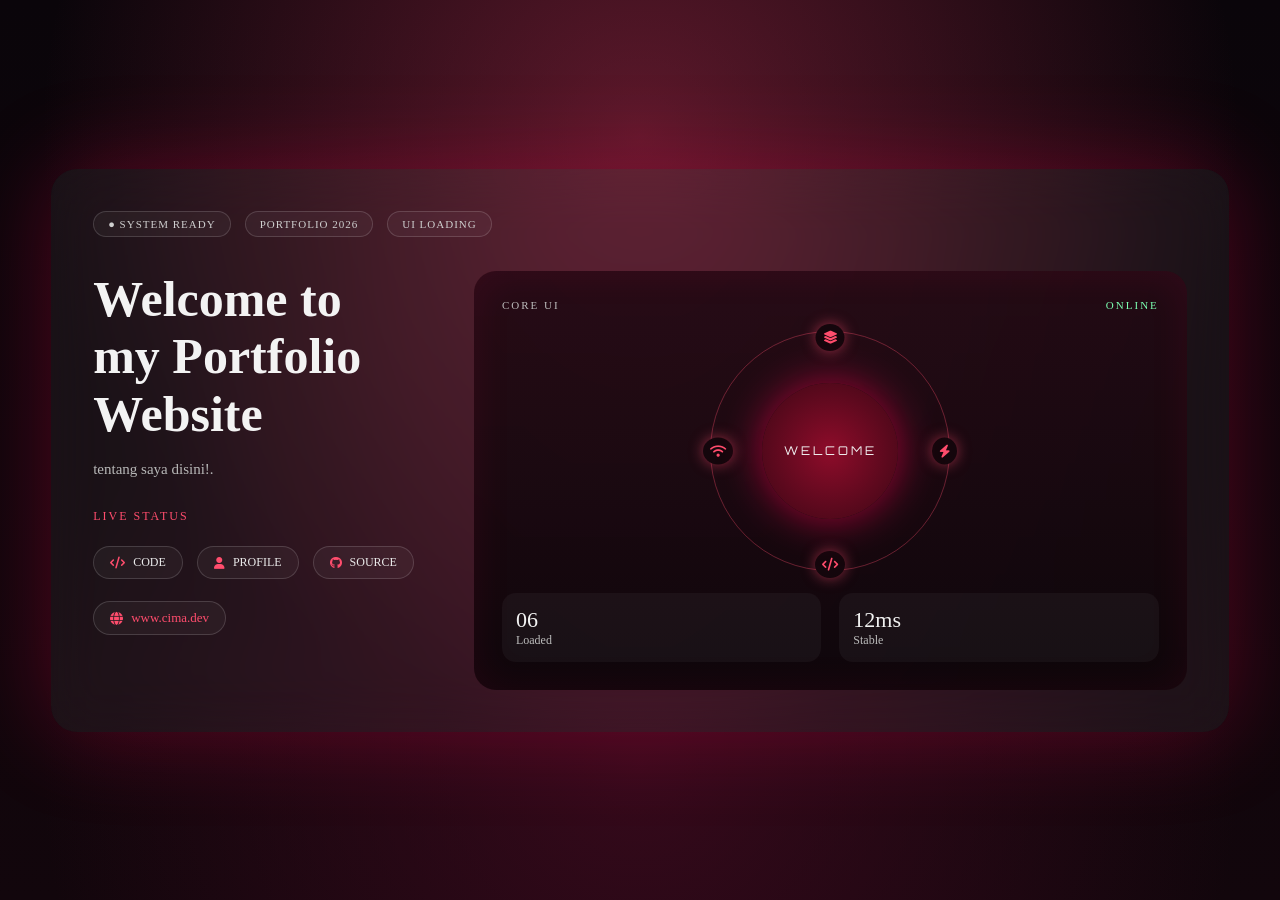
==== index.html @ f0cd7bda "Update index.html" ====
<!DOCTYPE html>
<html lang="en">
<head>
<meta charset="UTF-8">
<meta name="viewport" content="width=device-width, initial-scale=1.0">
<title>cima codes</title>

<link rel="stylesheet" href="style.css">
<link rel="stylesheet" href="https://cdnjs.cloudflare.com/ajax/libs/font-awesome/6.5.0/css/all.min.css">

<!-- Fonts similar to original -->
<link href="https://fonts.googleapis.com/css2?family=Inter:wght@300;400;500;600&family=Orbitron:wght@500&display=swap" rel="stylesheet">
</head>

<body>

<div id="intro">
<div class="main">
    <div class="card">

        <!-- TOP TAGS -->
        <div class="top-tags">
            <span class="dot">● SYSTEM READY</span>
            <span>PORTFOLIO 2026</span>
            <span>UI LOADING</span>
        </div>

        <div class="content">

            <!-- LEFT -->
            <div class="left">
                <h1>
                    Welcome to <br>
                    my Portfolio <br>
                    Website
                </h1>

                <p class="desc">
                    tentang saya disini!.
                </p>

                <div class="live-line">
                    <span>LIVE STATUS</span>
                </div>

                <div class="buttons">
                    <div class="btn"><i class="fa-solid fa-code"></i> CODE</div>
                    <div class="btn"><i class="fa-solid fa-user"></i> PROFILE</div>
                    <div class="btn"><i class="fa-brands fa-github"></i> SOURCE</div>
                </div>

                <!-- WEBSITE LINK (LEFT / UNDER ICONS) -->
                <div class="site-link">
                    <i class="fa-solid fa-globe"></i>
                    www.cima.dev
                </div>
            </div>

            <!-- RIGHT -->
            <div class="right">

                <div class="right-head">
                    <span>CORE UI</span>
                    <span class="online">ONLINE</span>
                </div>

                <div class="orbit-box">
                    <div class="orbit">
                        <i class="fa-solid fa-layer-group i1"></i>
                        <i class="fa-solid fa-bolt i2"></i>
                        <i class="fa-solid fa-code i3"></i>
                        <i class="fa-solid fa-wifi i4"></i>
                    </div>

                    <div class="core">
                        <span>WELCOME</span>
                    </div>
                </div>

                <div class="stats">
                    <div>
                        <h4>06</h4>
                        <p>Loaded</p>
                    </div>
                    <div>
                        <h4>12ms</h4>
                        <p>Stable</p>
                    </div>
                </div>

            </div>

        </div>
    </div>
</div>
</div>


<div id="real-site" style="display: none;">
    <header>
        <div class="div-list ">
            <ul class="ul-list">
                <li class="active">
                    <i class="fa-solid fa-circle-user"></i>
                    <a href="#home">Home</a>
                </li>
                <li>
                    <i class="fa-regular fa-address-card"></i>
                    <a href="#about">About</a>
                </li>
                <li>
                    <i class="fa-solid fa-award"></i>
                    <a href="#certificate">Sertifikat</a>
                </li>
                <li>
                    <i class="fa-regular fa-folder-open"></i>
                    <a href="#project">Project</a>
                </li>
                <li>
                    <i class="fa-solid fa-code"></i>
                    <a href="#service">services</a>
                </li>
                <li>
                    <i class="fa-regular fa-envelope"></i>
                    <a href="#contact">Contact</a>
                </li>
                <li>

                </li>
            </ul>
        </div>
    </header>
    <!-- home -->
    <section class="home" id="home">
        <p class="home-p">
            <span class="home-s">. </span>Available for freelance work
        </p>
        <div class="home-container">
        <div class="home-section">
            <div class="info-home">
                <h1>Hi, I'm Cima</h1>
                <h3>Frontend Developer</h3>
                <div class="info-p">
                   <p>Saya mahasiswa semester 5 yang memiliki ketertarikan di bidang web development. </p>
                   <p>Saat ini saya sedang belajar dan mengembangkan skill melalui berbagai project dan pengalaman. </p>
                </div>
                <div class="info-p2">
                    <p><i class="fa-solid fa-location-dot"></i> Indonesia</p>
                    <p><i class="fa-solid fa-briefcase"></i> Available Now</p>
                </div>
            <div class="btnn">
    <button class="btn-home1" id="btnHireMe"><i class="fa-solid fa-arrow-right"></i> Hire Me</button>
    <a href="rismaturrahmy_cv.pdf" download class="btn-home2"><i class="fa-solid fa-download"></i> Download CV</a>
</div>
                <div class="hhr">
                    <hr>
                </div>
                <div class="follow">
                    <p class="followw">Follow me:</p>
                    <ul>
                        <li><a href="#"><i class="fa-brands fa-github"></i></a></li>
                        <li><a href="#"><i class="fa-brands fa-discord"></i></a></li>
                        <li><a href="#"><i class="fa-brands fa-linkedin"></i></a></li>
                        <li><a href="#"><i class="fa-brands fa-instagram"></i></a></li>
                    </ul>
                </div>
            </div>
          </div>
          <img src="images/Risma.jpeg" alt="Rismatur Rahmi">
        </div>
    </section>
    <!-- fine home  -->
         <section class="about reveal" id="about">
        <div class="about-info">
            <div class="img-about">
                <img src="images/cima2.jpeg" alt="">
            </div>
            <div class="info-text">
                <h5>@lrsmtrrhmy</h5>
                <p>Frontend Developer</p>
            </div>
        </div>
        <h3>ABOUT ME</h3>
        <div class="about-info2">
            <div class="about-text">
                <p>Hi! Saya Rismatur Rahmi, Mahasiswa Teknik informatika di Universitas Jabal Ghafur <br> Aceh, Indonesia.</p>
                <p>yang punya minat besar di bidang web development dan UI/UX design, Selama perjalanan kuliah dan project pribadi saya terus belajar bagaimana menggabungkan desain dan teknologi untuk mneyelesaikan masalah.</p>
                <p>dan mewujudkan ide dalam bentuk website, <br> saat ini saya sedang mengembangkan skill di bidang frontend development.</p>
                <p>Saat ini, saya sedang meningkatkan kemampuan saya di bidang</p>
                <p><span>#</span>HTML, CSS, JavaScript, dan CSS untuk frontend development</p>
                <p><span>#</span>Membuat proyek pribadi dan mengeksplorasi teknologi web baru untuk mengembangkan portofolio saya.</p>
            </div>
            <div class="photo-container">
                <img src="images/cima1.jpeg" alt="">
                <span class="tape tape1"></span>
                <span class="tape tape2"></span>
            </div>
        </div>
    </section>
<!-- HIRE ME MODAL -->
<div class="hire-overlay" id="hireModal">
    <div class="hire-content">
        <button class="hire-close" id="hireClose"><i class="fa-solid fa-xmark"></i></button>

        <div class="hire-top">
            <img src="images/cima1.jpeg" alt="Rismatur Rahmi">
            <div class="hire-intro">
                <h2>Rismatur Rahmi</h2>
                <p class="hire-role">Frontend Developer</p>
                <span class="hire-status"><i class="fa-solid fa-circle" style="font-size:8px;"></i> Available Now</span>
            </div>
        </div>

        <div class="hire-body">
            <div class="hire-block">
    <h4><i class="fa-solid fa-user"></i> Tentang Saya</h4>
    <p>Saya adalah seorang mahasiswa di Universitas Jabal Ghafur yang sedang fokus mengembangkan diri di bidang Frontend Web Development.</p>
    <p style="margin-top:8px;">Saya menyukai proses merancang dan membangun tampilan website, apalagi ketika bisa membuat desain yang cantik dan menarik. Bagi saya, frontend bukan hanya soal coding, tapi juga tentang bagaimana menciptakan pengalaman visual yang nyaman dan menyenangkan.</p>
    <p style="margin-top:8px;">Di luar itu, saya suka mengeksplorasi alam, seperti mendaki gunung. Bagi saya, kegiatan tersebut memberikan ketenangan sekaligus tantangan yang menyenangkan.</p>
    <p style="margin-top:8px;">Ke depannya, saya ingin menjalani hidup dengan lebih bebas, mengeksplorasi banyak hal baru, dan perlahan mewujudkan berbagai keinginan pribadi yang selama ini hanya tersimpan sebagai wishlist.</p>
</div>

            <div class="hire-block">
                <h4><i class="fa-solid fa-graduation-cap"></i> Pendidikan</h4>
                <div class="hire-edu-item">
                    <strong>Universitas Jabal Ghafur</strong>
                    <p>Teknik Informatika — Sekarang</p>
                </div>
                <div class="hire-edu-item">
                    <strong>SMA Negeri 1 Bandar Baru</strong>
                </div>
                <div class="hire-edu-item">
                    <strong>SMP Negeri 5 Bandar Baru</strong>
                </div>
                <div class="hire-edu-item">
                    <strong>SD Negeri Pusong</strong>
                </div>
            </div>

            <div class="hire-block">
                <h4><i class="fa-solid fa-heart"></i> Hobi</h4>
                <div class="hire-skills">
                    <span>Eksplor Alam</span>
                    <span>Naik Gunung</span>
                    <span>Desain Website</span>
                    <span>Coding</span>
                </div>
            </div>

            <div class="hire-block">
                <h4><i class="fa-solid fa-location-dot"></i> Lokasi & Kontak</h4>
                <p><i class="fa-solid fa-map-pin"></i> Aceh, Indonesia</p>
                <div class="hire-socials">
                    <a href="#"><i class="fa-brands fa-github"></i></a>
                    <a href="#"><i class="fa-brands fa-discord"></i></a>
                    <a href="#"><i class="fa-brands fa-linkedin"></i></a>
                    <a href="#"><i class="fa-brands fa-instagram"></i></a>
                </div>
            </div>
        </div>

        <div class="hire-footer">
            <p>Thanks for scrolling this far, hope you like what you see🤎</p>
        </div>
    </div>
</div>
<!-- TECH STACK SECTION -->
<section class="project reveal" id="techstack">
    <p>TECH STACK</p>
    <h1>Skills & Technologies</h1>
    <hr>
    <div class="info-pro">
        <p>"Technologies I use to bring ideas to life"</p>
    </div>
    <div class="stack-groups">
        <div class="stack-group">
            <h4 class="stack-group-title">Frontend</h4>
            <div class="stack-grid">
                <div class="stack-badge"><i class="fa-brands fa-html5"></i><span>HTML5</span></div>
                <div class="stack-badge"><i class="fa-brands fa-css3-alt"></i><span>CSS3</span></div>
                <div class="stack-badge"><i class="fa-brands fa-js"></i><span>JavaScript</span></div>
                <div class="stack-badge"><i class="fa-brands fa-react"></i><span>React</span></div>
                <div class="stack-badge"><i class="fa-solid fa-bolt"></i><span>Vite</span></div>
            </div>
        </div>
        <div class="stack-group">
            <h4 class="stack-group-title">Tools & Design</h4>
            <div class="stack-grid">
                <div class="stack-badge"><i class="fa-brands fa-git-alt"></i><span>Git</span></div>
                <div class="stack-badge"><i class="fa-brands fa-github"></i><span>GitHub</span></div>
                <div class="stack-badge"><i class="fa-brands fa-figma"></i><span>Figma</span></div>
                <div class="stack-badge"><i class="fa-solid fa-palette"></i><span>Canva</span></div>
            </div>
        </div>
    </div>
</section>

<!-- CURRENTLY LEARNING SECTION -->
<section class="project reveal" id="learning">
    <p>GROWTH</p>
    <h1>Currently Learning</h1>
    <hr>
    <div class="info-pro">
        <p>"Always exploring, always improving"</p>
    </div>
    <div class="learn-grid">
        <div class="learn-card">
            <i class="fa-brands fa-js"></i>
            <h4>Advanced JavaScript</h4>
            <span class="learn-tag">Learning</span>
        </div>
        <div class="learn-card">
            <i class="fa-brands fa-react"></i>
            <h4>React.js</h4>
            <span class="learn-tag">Learning</span>
        </div>
        <div class="learn-card">
            <i class="fa-solid fa-brain"></i>
            <h4>AI</h4>
            <span class="learn-tag">Exploring</span>
        </div>
        <div class="learn-card">
            <i class="fa-solid fa-eye"></i>
            <h4>Computer Vision</h4>
            <span class="learn-tag">Exploring</span>
        </div>
        <div class="learn-card">
            <i class="fa-solid fa-pen-ruler"></i>
            <h4>UI/UX Design</h4>
            <span class="learn-tag">Currently Learning</span>
        </div>
    </div>
</section>

<!-- TOOLS I USE SECTION -->
<section class="project reveal" id="tools">
    <p>WORKFLOW</p>
    <h1>Tools I Use</h1>
    <hr>
    <div class="info-pro">
        <p>"Hover untuk lihat nama tool-nya"</p>
    </div>
    <div class="tools-grid">
        <div class="tools-badge"><i class="fa-solid fa-code"></i><span class="tools-tip">VS Code</span></div>
        <div class="tools-badge"><i class="fa-brands fa-git-alt"></i><span class="tools-tip">Git</span></div>
        <div class="tools-badge"><i class="fa-brands fa-github"></i><span class="tools-tip">GitHub</span></div>
        <div class="tools-badge"><i class="fa-brands fa-figma"></i><span class="tools-tip">Figma</span></div>
        <div class="tools-badge"><i class="fa-solid fa-palette"></i><span class="tools-tip">Canva</span></div>
        <div class="tools-badge"><i class="fa-brands fa-google"></i><span class="tools-tip">Google Colab</span></div>
        <div class="tools-badge"><i class="fa-solid fa-caret-up"></i><span class="tools-tip">Vercel</span></div>
        <div class="tools-badge"><i class="fa-solid fa-server"></i><span class="tools-tip">XAMPP</span></div>
        <div class="tools-badge"><i class="fa-brands fa-python"></i><span class="tools-tip">Python</span></div>
    </div>
</section>
   <!-- CERTIFICATE SECTION -->
<section class="project reveal" id="certificate">
    <p>CERTIFICATES</p>
    <h1>My Achievements</h1>
    <hr>
    <div class="info-pro">
        <p>"I have developed skills in various courses"</p>
        <p>Here is the certificate that I have completed.</p>
    </div>

    <!-- LOGO PARTNERS -->
    <div class="cert-partners">
        <span class="cert-partners-label">Certificates from</span>
        <div class="cert-partners-logos">
            <img src="images/dicoding.jpg" alt="Dicoding">
            <img src="images/microsoft.webp" alt="Microsoft">
            <img src="images/uniathena.jpeg" alt="UniAthena">
            <img src="images/hacktiv8.jpg" alt="Hacktiv8">
        </div>
    </div>

    <div class="projects-container">

        <div class="project-card">
            <img src="images/basicpy.jpeg" alt="Basic Python Programming">
            <h3>Basic Python Programming</h3>
            <p>UniAthena 2026.</p>
            <div class="skills">
                <a href="#">Python</a>
                <a href="#">Programming Logic</a>
            </div>
        </div>
        <div class="project-card">
            <img src="images/python1.jpeg" alt="Python Course">
            <h3>Basic Python</h3>
            <p>UniAthena 2026.</p>
            <div class="skills">
                <a href="#">Python</a>
                <a href="#">Basic Programming</a>
            </div>
        </div>
        <div class="project-card">
            <img src="images/kamu.png" alt="Basic Python Programming">
            <h3>Basic of Excel Spreadsheet and Workbook</h3>
            </h3>
            <p>UniAthena 2026.</p>
            <div class="skills">
                <a href="#">Excel</a>
                <a href="#">Spreadsheet</a>
            </div>
        </div>

       <div class="project-card">  
    <img src="images/hactiv8.png" alt="Hacktiv8 Technical Workshop">  
    <h3>Technical workshop and talkshow session about JavaScript</h3>
    <p>Technical Workshop Hacktiv8.</p>  
    <div class="skills">  
        <a href="#">JavaScript</a>  
        <a href="#">Web Development</a>  
    </div>  
</div>

<div class="project-card">  
    <img src="images/cimama2.png" alt="Hacktiv8 Technical Workshop">  
    <h3>Technical Workshop & Talkshow: AI Engineering</h3>
    <p>Technical Workshop Hacktiv8: AI Engineering.</p>  
    <div class="skills">  
        <a href="#">AI Engineering</a>  
        <a href="#">Artificial Intelligence</a>  
    </div>  
</div>

<div class="project-card">  
    <img src="images/cimama1.png" alt="Hacktiv8 Technical Workshop AI in Business">  
    <h3>Technical Workshop & Talkshow: AI in Business</h3>
    <p>Technical Workshop Hacktiv8 tentang penerapan AI dalam bisnis.</p>  
    <div class="skills">  
        <a href="#">Artificial Intelligence</a>  
        <a href="#">AI in Business</a>  
    </div>  
</div>

        <div class="project-card">
            <img src="images/AI Mini Camp - Rismatur Rahmi.jpg" alt="JavaScript Course">
            <h3>AI Mini Camp led by Dicoding</h3>
            <p>Kelas AI Dicoding Indonesia 2026.</p>
            <div class="skills">
                <a href="#">AI</a>
                <a href="#">Produktivity</a>
            </div>
        </div>
        <div class="project-card"> 
    <img src="images/team.png" alt="Microsoft Elevate Training"> 
    <h3>The Strategic Leader: Practical Methods for Building Great Teams</h3>
    <p>Microsoft Elevate Training Center Skill Sprint.</p>
    <div class="skills"> 
        <a href="#">Leadership</a> 
        <a href="#">Teamwork</a> 
        <a href="#">Communication</a> 
    </div> 
</div>

 <div class="project-card"> 
    <img src="images/koleksi 16.png" alt="Microsoft Elevate Training"> 
    <h3>Menerapkan Data Science untuk Solusi Model AI</h3>
<p>Microsoft Elevate Training Center Skill Sprint.</p>
    <div class="skills"> 
        <a href="#">Data Science</a> 
        <a href="#">AI</a> 
        <a href="#">Microsoft</a> 
    </div> 
</div>

    </div>
     <div class="cert-more-wrap">
    <a href="sertifikat.html" class="cert-nav-btn">
        <i class="fa-solid fa-images"></i> Lihat koleksi sertifikat Cima.
    </a>
</div>

</section>

    <!-- PROJECT SECTION -->
    <section class="project reveal" id="project">
        <p>PROJECTS</p>
        <h1>Academic Projects</h1>
        <hr>
        <div class="info-pro">
            <p>"Showcase of my best projects"</p>
            <p>Here are some of the projects I have created.</p>
        </div>
        <div class="projects-container">

            <div class="project-card">
                <img src="images/masha-pj.jpg" alt="Project 1">
                <div class="project-content">
                    <h3>Platform web Sederhana</h3>
                    <p>koleksi film Masha and the Bear.</p>
                    <div class="skills">
                        <a href="#">HTML</a>
                        <a href="#">CSS</a>
                        <a href="#">JavaScript</a>
                    </div>
                    <div class="btns">
                        <a href="https://github.com/risma11-cpu/cmahya-platfrom" target="_blank" class="btn">
                            <i class="fa-brands fa-github"></i> GitHub
                        </a>
                        <a href="https://risma11-cpu.github.io/cmahya-platfrom/" target="_blank" class="btn">
                            <svg xmlns="http://www.w3.org/2000/svg" width="18" height="18" fill="currentColor" viewBox="0 0 24 24">
                                <path d="M14 3h7v7h-2V6.41l-9.29 9.3-1.42-1.42 9.3-9.29H14V3z"/>
                                <path d="M5 5h6v2H7v10h10v-4h2v6H5V5z"/>
                            </svg>
                            Live Demo
                        </a>
                    </div>
                </div>
            </div>

            <div class="project-card">
                <img src="images/masha premium.jpg" alt="Project 1">
                <div class="project-content">
                    <h3>Platform web Sederhana</h3>
                    <p>koleksi film Masha and the Bear versi premium.</p>
                    <div class="skills">
                        <a href="#">HTML</a>
                        <a href="#">CSS</a>
                        <a href="#">JavaScript</a>
                    </div>
                    <div class="btns">
                        <a href="https://github.com/risma11-cpu/koleksi_masha-premium" target="_blank" class="btn">
                            <i class="fa-brands fa-github"></i> GitHub
                        </a>
                        <a href="https://risma11-cpu.github.io/koleksi_masha-premium/" target="_blank" class="btn">
                            <svg xmlns="http://www.w3.org/2000/svg" width="18" height="18" fill="currentColor" viewBox="0 0 24 24">
                                <path d="M14 3h7v7h-2V6.41l-9.29 9.3-1.42-1.42 9.3-9.29H14V3z"/>
                                <path d="M5 5h6v2H7v10h10v-4h2v6H5V5z"/>
                            </svg>
                            Live Demo
                        </a>
                    </div>
                </div>
            </div>

            <div class="project-card">
                <img src="images/project2.jpg" alt="Project 2">
                <div class="project-content">
                    <h3>Thrift Store</h3>
                    <p>Platform e-commerce untuk toko thrift.</p>
                    <div class="skills">
                        <a href="#">HTML</a>
                        <a href="#">CSS</a>
                        <a href="#">JavaScript</a>
                    </div>
                    <div class="btns">
                        <a href="https://github.com/risma11-cpu/e-commerce-thrift" target="_blank" class="btn">
                            <i class="fa-brands fa-github"></i> GitHub
                        </a>
                        <a href="https://risma11-cpu.github.io/e-commerce-thrift/" target="_blank" class="btn">
                            <svg xmlns="http://www.w3.org/2000/svg" width="18" height="18" fill="currentColor" viewBox="0 0 24 24">
                                <path d="M14 3h7v7h-2V6.41l-9.29 9.3-1.42-1.42 9.3-9.29H14V3z"/>
                                <path d="M5 5h6v2H7v10h10v-4h2v6H5V5z"/>
                            </svg>
                            Live Demo
                        </a>
                    </div>
                </div>
            </div>

            <div class="project-card">
                <img src="images/gayo2.jpg" alt="Project 3">
                <div class="project-content">
                    <h3>Marketplace-Desa</h3>
                    <p>Marketplace Desa Gayo - Aceh.</p>
                    <div class="skills">
                        <a href="#">HTML</a>
                        <a href="#">CSS</a>
                        <a href="#">JavaScript</a>
                    </div>
                    <div class="btns">
                        <a href="https://github.com/risma11-cpu/gayomart" target="_blank" class="btn">
                            <i class="fa-brands fa-github"></i> GitHub
                        </a>
                        <a href="https://risma11-cpu.github.io/gayomart/" target="_blank" class="btn">
                            <svg xmlns="http://www.w3.org/2000/svg" width="18" height="18" fill="currentColor" viewBox="0 0 24 24">
                                <path d="M14 3h7v7h-2V6.41l-9.29 9.3-1.42-1.42 9.3-9.29H14V3z"/>
                                <path d="M5 5h6v2H7v10h10v-4h2v6H5V5z"/>
                            </svg>
                            Live Demo
                        </a>
                    </div>
                </div>
            </div>

            <div class="project-card">
                <img src="images/reefscan.jpg" alt="Project 4">
                <div class="project-content">
                    <h3>ReefScan</h3>
                    <p>Klasifikasi kesehatan terumbu karang.</p>
                    <div class="skills">
                        <a href="#">Python</a>
                        <a href="#">ONNX Runtime</a>
                        <a href="#">React JS</a>
                    </div>
                    <div class="btns">
                        <a href="https://github.com/risma11-cpu/Reef-Scan" target="_blank" class="btn">
                            <i class="fa-brands fa-github"></i> GitHub
                        </a>
                        <a href="https://reef-scan-two.vercel.app/" target="_blank" class="btn">
                            <svg xmlns="http://www.w3.org/2000/svg" width="18" height="18" fill="currentColor" viewBox="0 0 24 24">
                                <path d="M14 3h7v7h-2V6.41l-9.29 9.3-1.42-1.42 9.3-9.29H14V3z"/>
                                <path d="M5 5h6v2H7v10h10v-4h2v6H5V5z"/>
                            </svg>
                            Live Demo
                        </a>
                    </div>
                </div>
            </div>

            <div class="project-card">
                <img src="images/absensi.jpg" alt="Project 4">
                <div class="project-content">
                    <h3>Absen Digital</h3>
                    <p>Sistem absensi digital untuk keperluan pendidikan.</p>
                    <div class="skills">
                        <a href="#">JavaScript</a>
                        <a href="#">Tailwind CSS</a>
                    </div>
                    <div class="btns">
                        <a href="https://github.com/risma11-cpu/PresensiKu" target="_blank" class="btn">
                            <i class="fa-brands fa-github"></i> GitHub
                        </a>
                        <a href="https://risma11-cpu.github.io/PresensiKu/" target="_blank" class="btn">
                            <svg xmlns="http://www.w3.org/2000/svg" width="18" height="18" fill="currentColor" viewBox="0 0 24 24">
                                <path d="M14 3h7v7h-2V6.41l-9.29 9.3-1.42-1.42 9.3-9.29H14V3z"/>
                                <path d="M5 5h6v2H7v10h10v-4h2v6H5V5z"/>
                            </svg>
                            Live Demo
                        </a>
                    </div>
                </div>
            </div>

            <!-- Project: SIM Mahasiswa -->
<div class="project-card">
    <img src="images/SIMmahasiswa.jpg" alt="SIM Mahasiswa">
    <div class="project-content">
        <h3>SIM Mahasiswa</h3>
        <p>Student management system with a Y2K-style interface — manage student data, search and filter records, and view statistics in one dashboard.</p>
            <div class="skills">
        <a href="#">Laravel</a>
        <a href="#">MySQL</a>
        <a href="#">Blade</a>
        <a href="#">CSS</a>
      </div>
        <div class="btns">
            <a href="https://github.com/risma11-cpu/SIM-mahasiswa" target="_blank" class="btn">
                <i class="fa-brands fa-github"></i> GitHub
            </a>
            <a href="#" target="_blank" class="btn">
    <svg xmlns="http://www.w3.org/2000/svg" width="18" height="18" fill="currentColor" viewBox="0 0 24 24">
        <path d="M14 3h7v7h-2V6.41l-9.29 9.3-1.42-1.42 9.3-9.29H14V3z"/>
        <path d="M5 5h6v2H7v10h10v-4h2v6H5V5z"/>
    </svg>
    Live Demo
    </a>
        </div>
    </div>
</div>

        </div>
    </section>

    <!-- PROJECT PRIBADI SECTION -->
    <section class="project reveal" id="project">
        <p>PROJECTS</p>
        <h1>Personal Projects</h1>
        <hr>
        <div class="info-pro">
            <p>"Showcase of my best projects"</p>
            <p>Here are some of the projects I have created.</p>
        </div>
        <div class="projects-container">
            <div class="project-card">
                <img src="images/acehtaming.jpg" alt="Project 1">
                <div class="project-content">
                    <h3>Pascabencana Aceh Tamiang</h3>
                    <p>Web informasi untuk koordinasi data dan bantuan bencana banjir Aceh Tamiang</p>
                    <div class="skills">
                        <a href="#">HTML</a>
                        <a href="#">CSS</a>
                        <a href="#">JavaScript</a>
                    </div>
                    <div class="btns">
                        <a href="https://github.com/risma11-cpu/pascabencana-aceh-taming" target="_blank" class="btn">
                            <i class="fa-brands fa-github"></i> GitHub
                        </a>
                        <a href="https://risma11-cpu.github.io/pascabencana-aceh-taming/" target="_blank" class="btn">
    <svg xmlns="http://www.w3.org/2000/svg" width="18" height="18" fill="currentColor" viewBox="0 0 24 24">
        <path d="M14 3h7v7h-2V6.41l-9.29 9.3-1.42-1.42 9.3-9.29H14V3z"/>
        <path d="M5 5h6v2H7v10h10v-4h2v6H5V5z"/>
    </svg>
    Live Demo
</a>
                    </div>
                </div>
            </div>
            <!-- Project 2  -->
<div class="project-card">
    <img src="images/minigame.jpg" alt="Project 3">
    <div class="project-content">
        <h3>Memory Match</h3>
        <p>Memory Match Adventure — Permainan puzzle kartu.</p>
            <div class="skills">
        <a href="#">HTML</a>
        <a href="#">CSS</a>
        <a href="#">JavaScript</a>
      </div>
        <div class="btns">
            <a href="https://github.com/risma11-cpu/mini-game" target="_blank" class="btn">
                <i class="fa-brands fa-github"></i> GitHub
            </a>
            <a href="https://risma11-cpu.github.io/mini-game/" target="_blank" class="btn">
    <svg xmlns="http://www.w3.org/2000/svg" width="18" height="18" fill="currentColor" viewBox="0 0 24 24">
        <path d="M14 3h7v7h-2V6.41l-9.29 9.3-1.42-1.42 9.3-9.29H14V3z"/>
        <path d="M5 5h6v2H7v10h10v-4h2v6H5V5z"/>
    </svg>
    Live Demo
</a>
        </div>
        </div>
        </div>
         <!-- Project 3  -->
<div class="project-card">
    <img src="images/skincare.jpg" alt="Project 3">
    <div class="project-content">
        <h3>Minimalist Skincare</h3>
        <p>Skin Beauty by Minimalist.</p>
            <div class="skills">
        <a href="#">React</a>
        <a href="#">Vite</a>
        <a href="#">GSAP</a>
      </div>
        <div class="btns">
            <a href="https://github.com/risma11-cpu/skincare-fixed" target="_blank" class="btn">
                <i class="fa-brands fa-github"></i> GitHub
            </a>
            <a href="https://skincare-fixed.vercel.app/" target="_blank" class="btn">
    <svg xmlns="http://www.w3.org/2000/svg" width="18" height="18" fill="currentColor" viewBox="0 0 24 24">
        <path d="M14 3h7v7h-2V6.41l-9.29 9.3-1.42-1.42 9.3-9.29H14V3z"/>
        <path d="M5 5h6v2H7v10h10v-4h2v6H5V5z"/>
    </svg>
    Live Demo
    </a>
        </div>
    </div>
</div>

<!-- Project X -->
<div class="project-card">
    <img src="images/stockcma.jpg" alt="StockCMa">
    <div class="project-content">
        <h3>StockCMa</h3>
        <p>Business inventory management platform — track products, sales, purchases, and reports in one dashboard.</p>
            <div class="skills">
        <a href="#">Next.js</a>
        <a href="#">Express</a>
        <a href="#">Prisma</a>
      </div>
        <div class="btns">
            <a href="#" target="_blank" class="btn">
                <i class="fa-brands fa-github"></i> GitHub
            </a>
            <a href="#" target="_blank" class="btn">
    <svg xmlns="http://www.w3.org/2000/svg" width="18" height="18" fill="currentColor" viewBox="0 0 24 24">
        <path d="M14 3h7v7h-2V6.41l-9.29 9.3-1.42-1.42 9.3-9.29H14V3z"/>
        <path d="M5 5h6v2H7v10h10v-4h2v6H5V5z"/>
    </svg>
    Live Demo
    </a>
        </div>
    </div>
</div>

        </div>
    </section>

     <!-- Services Section -->
        <section id="service" class="section services reveal">
            <p>SERVICES</p>
            <h1>OUR Features & Services</h1>
            <hr>
            <div class="container">
                <div class="services-content">
                    <div class="services-grid">
                        <div class="service-card">
                            <div class="service-icon">
                                <i class="fas fa-code"></i>
                            </div>
                            <h3>Web Development</h3>
                            <p>I create responsive, modern websites using the latest technologies and best practices. From concept to deployment, I ensure your website looks great and performs perfectly.</p>
                            <div class="service-features">
                                <span>Responsive Design</span>
                                <span>Performance Optimized</span>
                                <span>SEO Friendly</span>
                            </div>
                        </div>
                        <div class="service-card">
                            <div class="service-icon">
                                <i class="fas fa-mobile-alt"></i>
                            </div>
                            <h3>Mobile Development</h3>
                            <p>Building cross-platform mobile applications that work seamlessly on both iOS and Android devices using modern frameworks and tools.</p>
                            <div class="service-features">
                                <span>Cross-Platform</span>
                                <span>Native Performance</span>
                                <span>User-Friendly</span>
                            </div>
                        </div>
                        <div class="service-card">
                            <div class="service-icon">
                                <i class="fas fa-palette"></i>
                            </div>
                            <h3>UI/UX Design</h3>
                            <p>Designing intuitive and beautiful user interfaces that provide exceptional user experiences. I focus on usability, accessibility, and visual appeal.</p>
                            <div class="service-features">
                                <span>User-Centered</span>
                                <span>Modern Design</span>
                                <span>Accessibility</span>
                            </div>
                        </div>
                        <div class="service-card">
                            <div class="service-icon">
                                <i class="fas fa-rocket"></i>
                            </div>
                            <h3>Performance Optimization</h3>
                            <p>Optimizing websites and applications for speed, scalability, and reliability. I ensure your digital products perform at their best under any conditions.</p>
                            <div class="service-features">
                                <span>Fast Loading</span>
                                <span>Scalable</span>
                                <span>Reliable</span>
                            </div>
                        </div>
                        <div class="service-card">
                            <div class="service-icon">
                                <i class="fas fa-shopping-cart"></i>
                            </div>
                            <h3>E-commerce Solutions</h3>
                            <p>Building secure and efficient e-commerce platforms that drive sales and provide excellent shopping experiences for your customers.</p>
                            <div class="service-features">
                                <span>Secure Payments</span>
                                <span>Inventory Management</span>
                                <span>Analytics</span>
                            </div>
                        </div>
                        <div class="service-card">
                            <div class="service-icon">
                                <i class="fas fa-cogs"></i>
                            </div>
                            <h3>API Development</h3>
                            <p>Creating robust and scalable APIs that power your applications. I build RESTful and GraphQL APIs with proper documentation and testing.</p>
                            <div class="service-features">
                                <span>RESTful APIs</span>
                                <span>GraphQL</span>
                                <span>Documentation</span>
                            </div>
                        </div>
                    </div>
                </div>
            </div>
        </section>
         <section id="contact" class="section reveal">
            <div class="container">
                <h2 class="section-title">Get In Touch</h2>
                <div class="contact-content">
                    <div class="contact-info slide-in-left">
                        <p>Let's collaborate! I am always open to discussing exciting projects and new opportunities.</p>
                        <div class="contact-details">
                            <div class="contact-item">
                                <svg width="20" height="20" viewBox="0 0 24 24" fill="currentColor">
                                    <path d="M20 4H4c-1.1 0-1.99.9-1.99 2L2 18c0 1.1.9 2 2 2h16c1.1 0 2-.9 2-2V6c0-1.1-.9-2-2-2zm0 4l-8 5-8-5V6l8 5 8-5v2z"/>
                                </svg>
                                <span>risma100423@gmail.com</span>
                            </div>
                            <div class="contact-item">
                                <svg width="20" height="20" viewBox="0 0 24 24" fill="currentColor">
                                    <path d="M6.62 10.79c1.44 2.83 3.76 5.15 6.59 6.59l2.2-2.2c.27-.27.67-.36 1.02-.24 1.12.37 2.33.57 3.57.57.55 0 1 .45 1 1V20c0 .55-.45 1-1 1-9.39 0-17-7.61-17-17 0-.55.45-1 1-1h3.5c.55 0 1 .45 1 1 0 1.25.2 2.45.57 3.57.11.35.03.74-.25 1.02l-2.2 2.2z"/>
                                </svg>
                                <span>+62 83846120071</span>
                            </div>
                            <div class="contact-item">
                                <svg width="20" height="20" viewBox="0 0 24 24" fill="currentColor">
                                    <path d="M12 2C8.13 2 5 5.13 5 9c0 5.25 7 13 7 13s7-7.75 7-13c0-3.87-3.13-7-7-7zm0 9.5c-1.38 0-2.5-1.12-2.5-2.5s1.12-2.5 2.5-2.5 2.5 1.12 2.5 2.5-1.12 2.5-2.5 2.5z"/>
                                </svg>
                                <span>Aceh, Indonesia</span>
                            </div>
                        </div>
                        <div class="social-links">
                            <a href="https://github.com/risma11-cpu" class="social-link" aria-label="GitHub" target="_blank">
                                <svg width="24" height="24" viewBox="0 0 24 24" fill="currentColor">
                                    <path d="M12 0c-6.626 0-12 5.373-12 12 0 5.302 3.438 9.8 8.207 11.387.599.111.793-.261.793-.577v-2.234c-3.338.726-4.033-1.416-4.033-1.416-.546-1.387-1.333-1.756-1.333-1.756-1.089-.745.083-.729.083-.729 1.205.084 1.839 1.237 1.839 1.237 1.07 1.834 2.807 1.304 3.492.997.107-.775.418-1.305.762-1.604-2.665-.305-5.467-1.334-5.467-5.931 0-1.311.469-2.381 1.236-3.221-.124-.303-.535-1.524.117-3.176 0 0 1.008-.322 3.301 1.23.957-.266 1.983-.399 3.003-.404 1.02.005 2.047.138 3.006.404 2.291-1.552 3.297-1.23 3.297-1.23.653 1.653.242 2.874.118 3.176.77.84 1.235 1.911 1.235 3.221 0 4.609-2.807 5.624-5.479 5.921.43.372.823 1.102.823 2.222v3.293c0 .319.192.694.801.576 4.765-1.589 8.199-6.086 8.199-11.386 0-6.627-5.373-12-12-12z"/>
                                </svg>
                            </a>
                            <a href="https://www.linkedin.com/in/rismatur-rahmi-60a5543a7?utm_source=share&utm_campaign=share_via&utm_content=profile&utm_medium=android_app" class="social-link" aria-label="LinkedIn" target="_blank">
                                <svg width="24" height="24" viewBox="0 0 24 24" fill="currentColor">
                                    <path d="M20.447 20.452h-3.554v-5.569c0-1.328-.027-3.037-1.852-3.037-1.853 0-2.136 1.445-2.136 2.939v5.667H9.351V9h3.414v1.561h.046c.477-.9 1.637-1.85 3.37-1.85 3.601 0 4.267 2.37 4.267 5.455v6.286zM5.337 7.433c-1.144 0-2.063-.926-2.063-2.065 0-1.138.92-2.063 2.063-2.063 1.14 0 2.064.925 2.064 2.063 0 1.139-.925 2.065-2.064 2.065zm1.782 13.019H3.555V9h3.564v11.452zM22.225 0H1.771C.792 0 0 .774 0 1.729v20.542C0 23.227.792 24 1.771 24h20.451C23.2 24 24 23.227 24 22.271V1.729C24 .774 23.2 0 22.222 0h.003z"/>
                                </svg>
                            </a>
                            <a href="https://wa.me/6283846120071" class="social-link" aria-label="WhatsApp" target="_blank">
                                <svg width="24" height="24" viewBox="0 0 24 24" fill="currentColor">
                                    <path d="M17.472 14.382c-.297-.149-1.758-.867-2.03-.967-.273-.099-.471-.148-.67.15-.197.297-.767.966-.94 1.164-.173.199-.347.223-.644.075-.297-.15-1.255-.463-2.39-1.475-.883-.788-1.48-1.761-1.653-2.059-.173-.297-.018-.458.13-.606.134-.133.298-.347.446-.52.149-.174.198-.298.298-.497.099-.198.05-.371-.025-.52-.075-.149-.669-1.612-.916-2.207-.242-.579-.487-.5-.669-.51-.173-.008-.371-.01-.57-.01-.198 0-.52.074-.792.372-.272.297-1.04 1.016-1.04 2.479 0 1.462 1.065 2.875 1.213 3.074.149.198 2.096 3.2 5.077 4.487.709.306 1.262.489 1.694.625.712.227 1.36.195 1.871.118.571-.085 1.758-.719 2.006-1.413.248-.694.248-1.289.173-1.413-.074-.124-.272-.198-.57-.347m-5.421 7.403h-.004a9.87 9.87 0 01-5.031-1.378l-.361-.214-3.741.982.998-3.648-.235-.374a9.86 9.86 0 01-1.51-5.26c.001-5.45 4.436-9.884 9.888-9.884 2.64 0 5.122 1.03 6.988 2.898a9.825 9.825 0 012.893 6.994c-.003 5.45-4.437 9.884-9.885 9.884m8.413-18.297A11.815 11.815 0 0012.05 0C5.495 0 .16 5.335.157 11.892c0 2.096.547 4.142 1.588 5.945L.057 24l6.305-1.654a11.882 11.882 0 005.683 1.448h.005c6.554 0 11.89-5.335 11.893-11.893A11.821 11.821 0 0020.885 3.488"/>
                                </svg>
                            </a>
                        </div>
                    </div>
                    <div class="contact-form slide-in-right">
                        <form id="contact-form">
                            <div class="form-group">
                                <input type="text" placeholder="Your Name" required name="user_name">
                            </div>
                            <div class="form-group">
                                <input type="email" placeholder="Your Email" required name="user_email">
                            </div>
                            <div class="form-group">
                                <textarea name="message" placeholder="Your Message" rows="5" required></textarea>
                            </div>
                            <button type="submit" class="btn">Send Message</button>
                        </form>
                    </div>
                </div>
            </div>
        </section>

</div>
<script src="script.js"></script>
</body>
</html>
---- style.css ----
* {
    margin: 0;
    padding: 0;
    box-sizing: border-box;
}

body {
    background:
        radial-gradient(circle at 50% 15%, rgba(160,40,70,.55), transparent 60%),
        radial-gradient(circle at 50% 85%, rgba(60,10,30,.85), transparent 60%),
        linear-gradient(180deg, #0a050a, #12060c);
    color: #eaeaea;
    margin: 0;
}

/* MAIN */

#intro {
    height: 100vh;
    display: flex;
    justify-content: center;
    align-items: center;
}


.main {
    width: 92%;
    max-width: 1200px;
}

.card {
    background: rgba(255,255,255,0.05);
    border-radius: 26px;
    padding: 42px;
    backdrop-filter: blur(28px);
    box-shadow: 0 0 90px rgba(255,0,80,.28);
}

/* TOP TAGS */
.top-tags {
    display: flex;
    gap: 14px;
    margin-bottom: 34px;
}

.top-tags span {
    font-size: 11px;
    padding: 6px 14px;
    border-radius: 20px;
    background: rgba(255,255,255,0.04);
    border: 1px solid rgba(255,255,255,0.15);
    letter-spacing: 1px;
    color: #cfcfcf;
}

.dot {
    color: #ff4d6d;
}

/* CONTENT */
.content {
    display: flex;
    gap: 60px;
}

/* LEFT */
.left h1 {
    font-size: 50px;
    font-weight: 600;
    line-height: 1.15;
    color: #f3f3f3;
}

.desc {
    margin: 18px 0 28px;
    font-size: 15px;
    color: #b8b8b8;
    max-width: 460px;
}

.live-line {
    margin-bottom: 22px;
}

.live-line span {
    font-size: 12px;
    letter-spacing: 2px;
    color: #ff4d6d;
}

/* BUTTONS */
.buttons {
    display: flex;
    gap: 14px;
}

.btn {
    font-size: 12px;
    padding: 8px 16px;
    border-radius: 22px;
    background: rgba(255,255,255,0.04);
    border: 1px solid rgba(255,255,255,0.15);
    display: flex;
    align-items: center;
    gap: 8px;
    cursor: pointer;
    transition: .3s;
}

.btn i {
    color: #ff4d6d;
}

.btn:hover {
    background: rgba(255,77,109,0.15);
    box-shadow: 0 0 16px rgba(255,77,109,.45);
}

/* SITE LINK (LEFT) */
.site-link {
    margin-top: 22px;
    font-size: 13px;
    display: inline-flex;
    align-items: center;
    gap: 8px;
    padding: 8px 16px;
    border-radius: 30px;
    background: rgba(255,255,255,0.04);
    border: 1px solid rgba(255,255,255,0.15);
    color: #ff4d6d;
}

/* RIGHT CARD */
.right {
    flex: 1;
    background: linear-gradient(180deg, rgba(35,10,20,.9), rgba(12,6,10,.95));
    border-radius: 22px;
    padding: 28px;
    box-shadow: inset 0 0 40px rgba(255,0,80,.08);
    position: relative;
}

/* RIGHT HEADER */
.right-head {
    display: flex;
    justify-content: space-between;
    font-size: 11px;
    letter-spacing: 2px;
    color: #bdbdbd;
    margin-bottom: 20px;
}

.online {
    color: #7cffb2;
}

/* ORBIT */
.orbit-box {
    width: 240px;
    height: 240px;
    margin: auto;
    position: relative;
}

.orbit {
    position: absolute;
    inset: 0;
    border-radius: 50%;
    border: 1px solid rgba(255,77,109,.35);
    animation: spin 16s linear infinite;
}

.orbit i {
    position: absolute;
    background: #14060c;
    color: #ff4d6d;
    padding: 7px;
    border-radius: 50%;
    box-shadow: 0 0 14px rgba(255,77,109,.55);
    font-size: 13px;
}

.i1 { top: -8px; left: 50%; transform: translateX(-50%); }
.i2 { right: -8px; top: 50%; transform: translateY(-50%); }
.i3 { bottom: -8px; left: 50%; transform: translateX(-50%); }
.i4 { left: -8px; top: 50%; transform: translateY(-50%); }

/* CENTER */
.core {
    position: absolute;
    inset: 52px;
    border-radius: 50%;
    background: radial-gradient(circle, #8e0c2a, #3b0715);
    display: flex;
    align-items: center;
    justify-content: center;
    box-shadow: 0 0 40px rgba(255,0,80,.6);
}

.core span {
    font-family: 'Orbitron', sans-serif;
    font-size: 12px;
    letter-spacing: 3px;
    color: #f0f0f0;
}

/* STATS */
.stats {
    display: flex;
    gap: 18px;
    margin-top: 22px;
}

.stats div {
    flex: 1;
    padding: 14px;
    background: rgba(255,255,255,0.04);
    border-radius: 14px;
    text-align: left;
}

.stats h4 {
    font-size: 22px;
    font-weight: 500;
    color: #f2f2f2;
}

.stats p {
    font-size: 12px;
    color: #bdbdbd;
}

@keyframes spin {
    from { transform: rotate(0deg); }
    to { transform: rotate(360deg); }
}

.fade-in {
    opacity: 0;
    transform: translateY(25px);
    animation: fadeInUp 0.8s ease forwards;
}

@keyframes fadeInUp {
    to {
        opacity: 1;
        transform: translateY(0);
    }
}

.smooth-out {
    animation: smoothOut 1.2s ease forwards;
}

@keyframes smoothOut {
    from {
        opacity: 1;
        transform: scale(1);
        filter: blur(0);
    }
    to {
        opacity: 0;
        transform: scale(1.1);
        filter: blur(25px);
    }
}

/* ===== ANIMATION TYPES ===== */

.from-top {
    opacity: 0;
    transform: translateY(-40px);
    animation: fromTop 0.8s ease forwards;
}
@keyframes fromTop {
    to { opacity: 1; transform: translateY(0); }
}

.from-left {
    opacity: 0;
    transform: translateX(-40px);
    animation: fromLeft 0.8s ease forwards;
}
@keyframes fromLeft {
    to { opacity: 1; transform: translateX(0); }
}

.from-right {
    opacity: 0;
    transform: translateX(40px);
    animation: fromRight 0.8s ease forwards;
}
@keyframes fromRight {
    to { opacity: 1; transform: translateX(0); }
}

.from-bottom {
    opacity: 0;
    transform: translateY(40px);
    animation: fromBottom 0.8s ease forwards;
}
@keyframes fromBottom {
    to { opacity: 1; transform: translateY(0); }
}

.zoom-in {
    opacity: 0;
    transform: scale(0.8);
    animation: zoomIn 0.8s ease forwards;
}
@keyframes zoomIn {
    to { opacity: 1; transform: scale(1); }
}

/* ===== TYPEWRITER ===== */
.typewriter {
    border-right: 2px solid #ff4d6d;
    white-space: nowrap;
    overflow: hidden;
}
.from-top {
    opacity: 0;
    transform: translateY(-40px);
    animation: fromTop 0.8s ease forwards;
}
.from-left {
    opacity: 0;
    transform: translateX(-40px);
    animation: fromLeft 0.8s ease forwards;
}
.from-right {
    opacity: 0;
    transform: translateX(40px);
    animation: fromRight 0.8s ease forwards;
}
.from-bottom {
    opacity: 0;
    transform: translateY(40px);
    animation: fromBottom 0.8s ease forwards;
}
.zoom-in {
    opacity: 0;
    transform: scale(0.85);
    animation: zoomIn 0.8s ease forwards;
}

@keyframes fromTop { to { opacity:1; transform:translateY(0);} }
@keyframes fromLeft { to { opacity:1; transform:translateX(0);} }
@keyframes fromRight { to { opacity:1; transform:translateX(0);} }
@keyframes fromBottom { to { opacity:1; transform:translateY(0);} }
@keyframes zoomIn { to { opacity:1; transform:scale(1);} }


/* ===== END TYPEWRITER ===== */


header {
  position: fixed;
  top: 0;
  left: 0;
  width: 100%;
  z-index: 1000;
}

/* Container */
.header-list {
  margin: 15px 20px;
}

/* Menu Box */
.div-list {
  display: flex;
  align-items: center;
  justify-content: center;
  padding: 20px 0;
}

/* UL */
.ul-list {
  list-style: none;
  display: flex;
  gap: 3rem;
  padding: 12px 28px;
  border-radius: 30px;

  /* DARK RED GLASS */
  background: rgba(120, 10, 25, 0.45);
  backdrop-filter: blur(12px);
  border: 1px solid rgba(255, 80, 110, 0.25);

  box-shadow: 0 8px 25px rgba(255, 0, 80, 0.25);
}

/* LI */
.ul-list li {
  display: flex;
  align-items: center;
  gap: 6px;
  border-radius: 25px;
  padding: 8px 14px;
  transition: 0.3s ease;
}

/* LINKS */
.ul-list li a {
  font-family: "Montserrat", sans-serif;
  text-decoration: none;
  color: #f5c7d3;
  font-size: 14px;
  transition: 0.3s;
}

/* ICONS */
.ul-list li i {
  color: #ff4d6d;
}

/* HOVER */
.ul-list li:hover {
  background: rgba(255, 80, 120, 0.25);
  box-shadow: 0 0 12px rgba(255, 80, 120, 0.4);
}

/* ACTIVE */
.ul-list li.active {
  background: linear-gradient(135deg, #ff4d6d, #7a0c2e);
  box-shadow: 0 0 15px rgba(255, 80, 120, 0.6);
}

.ul-list li.active a,
.ul-list li.active i {
  color: #fff;
}

.home {
  margin: 160px 200px;
  color: #f2f2f2;
}

.home-container {
  display: flex;
  gap: 6rem;
}

/* Status Badge */
.home-p {
  background: rgba(255, 80, 120, 0.15);
  color: #ff9db3;
  display: inline-block;
  border-radius: 25px;
  padding: 6px 14px;
  margin-bottom: 30px;
  font-size: 14px;
}

.home-s {
  font-weight: bold;
  color: #ff4d6d;
}

/* TITLES */
.info-home h1 {
  font-size: 70px;
  font-family: "Raleway", sans-serif;
  margin-bottom: 20px;
  color: #ffffff;
}

.info-home h3 {
  font-size: 40px;
  font-family: "Playfair Display", serif;
  margin-bottom: 20px;
  color: #ff9db3;
}

/* TEXT */
.info-p {
  color: #d0d0d0;
  padding-bottom: 20px;
}

.info-p p {
  padding-bottom: 5px;
}

.info-p2 {
  display: flex;
  gap: 1rem;
  color: #cfcfcf;
  font-size: 14px;
  padding-bottom: 20px;
}

/* BUTTONS */
.btnn {
  display: flex;
  gap: 1rem;
  padding-bottom: 30px;
}

.btn-home1 {
  background: linear-gradient(135deg, #ff4d6d, #7a0c2e);
  color: #fff;
  border: none;
  border-radius: 12px;
  padding: 12px 18px;
  cursor: pointer;
  transition: 0.3s;
  box-shadow: 0 0 15px rgba(255, 80, 120, 0.4);
}

.btn-home1:hover {
  transform: translateY(-2px);
  box-shadow: 0 0 25px rgba(255, 80, 120, 0.6);
}

.btn-home2 {
  background: transparent;
  border: 2px solid #ff4d6d;
  border-radius: 12px;
  padding: 12px 18px;
  color: #ff4d6d;
  cursor: pointer;
  transition: 0.3s;
}

.btn-home2:hover {
  background: #ff4d6d;
  color: #fff;
}

/* HR */
.hhr {
  padding-bottom: 30px;
}

hr {
  width: 90%;
  border: 1px solid rgba(255, 80, 120, 0.4);
}

/* SOCIAL */
.follow {
  display: flex;
  gap: 1rem;
}

.follow ul {
  display: flex;
  gap: 2rem;
  font-size: 20px;
}

.follow ul li {
  list-style: none;
}

.follow ul a {
  text-decoration: none;
  color: #ff9db3;
  transition: 0.3s;
}

.follow ul a:hover {
  color: #ffffff;
  text-shadow: 0 0 10px #ff4d6d;
}

/* IMAGE */
.home img {
  width: 400px;
  border-radius: 15px;
  box-shadow: 0 0 25px rgba(255, 80, 120, 0.4);
}

/* ===== CERTIFICATE SECTION ===== */
.certificate {
    margin: 160px 200px;
    display: flex;
    align-items: center;
    justify-content: center;
    flex-direction: column;
    color: #f2f2f2;
}

.certificate p {
    padding-bottom: 20px;
    font-size: 14px;
    color: #c9c9c9;
}

.certificate h1 {
    font-family: "Orbitron", sans-serif;
    padding-bottom: 10px;
    color: #ff4d6d;
    letter-spacing: 1px;
}

.certificate hr {
    width: 80px;
    height: 3px;
    border: none;
    background: linear-gradient(90deg, #ff4d6d, #7a0c2e);
    margin-bottom: 20px;
    border-radius: 10px;
}
.certificate img {
    width: 100% !important;
    height: auto !important;
    object-fit: contain !important;
}

/* ===== PROJECT SECTION ===== */
.project {
    margin: 160px 200px;
    display: flex;
    align-items: center;
    justify-content: center;
    flex-direction: column;
    color: #f2f2f2;
}

.info-pro{
    margin-bottom: 20px;
}

/* TITLE */
.project h1 {
    font-family: "Orbitron", sans-serif;
    padding-bottom: 10px;
    color: #ff4d6d;
    letter-spacing: 1px;
}

/* SUB TEXT */
.project p {
    padding-bottom: 20px;
    font-size: 14px;
    color: #c9c9c9;
}

/* LINE */
.project hr {
    width: 80px;
    height: 3px;
    border: none;
    background: linear-gradient(90deg, #ff4d6d, #7a0c2e);
    margin-bottom: 20px;
    border-radius: 10px;
}

/* INFO TEXT */
.info-pro {
    padding-top: 20px;
    text-align: center;
}

.info-pro p {
    padding-bottom: 10px;
    color: #bdbdbd;
}

/* PROJECT GRID */
.projects-container {
    display: grid;
    grid-template-columns: repeat(3, 1fr);
    gap: 30px;
    max-width: 1100px;
    margin: auto;
}

/* PROJECT CARD */
.project-card {
    background: rgba(255, 255, 255, 0.04);
    border: 1px solid rgba(255, 80, 120, 0.25);
    padding: 22px;
    border-radius: 18px;
    backdrop-filter: blur(12px);
    box-shadow: 0 0 25px rgba(255, 80, 120, 0.15);
    transition: 0.35s ease;
}

/* HOVER EFFECT */
.project-card:hover {
    transform: translateY(-8px) scale(1.02);
    box-shadow: 0 0 35px rgba(255, 80, 120, 0.45);
}

/* IMAGE */
.project-card img {
    width: 100%;
    height: auto;
    object-fit: cover;
    border-radius: 14px;
    margin-bottom: 15px;
    border: 1px solid rgba(255, 80, 120, 0.25);
}

/* TITLE */
.project-card h3 {
    color: #ff9db3;
    margin-bottom: 8px;
}

/* TEXT */
.project-card p {
    color: #d1d1d1;
    font-size: 0.9rem;
    margin-bottom: 15px;
}

/* TAGS */
.project-card .skills a {
    display: inline-block;
    margin: 4px 6px 0 0;
    padding: 6px 12px;
    font-size: 11px;
    border-radius: 20px;
    color: #ff9db3;
    border: 1px solid rgba(255, 80, 120, 0.4);
    background: rgba(255, 80, 120, 0.08);
}

/* BUTTONS */
.project-card .btns {
    display: flex;
    gap: 10px;
    margin-top: 12px;
}

.project-card .btn {
    padding: 8px 14px;
    border-radius: 20px;
    font-size: 13px;
    color: #fff;
    background: linear-gradient(135deg, #ff4d6d, #7a0c2e);
    text-decoration: none;
    transition: 0.3s ease;
}

.project-card .btn:hover {
    box-shadow: 0 0 18px rgba(255, 80, 120, 0.6);
    transform: translateY(-2px);
}

.about {
    margin: 160px 200px;
    font-family: "Poppins", sans-serif;
    color: #f2f2f2;
}

/* HEADER INFO */
.about-info {
    display: flex;
    gap: 0.8rem;
    margin-bottom: 4rem;
    align-items: center;
}

.img-about img {
    width: 55px;
    border-radius: 50%;
    border: 2px solid rgba(255, 80, 120, 0.6);
    box-shadow: 0 0 12px rgba(255, 80, 120, 0.6);
}

.info-text {
    position: relative;
    bottom: -6px;
}

.info-text p {
    color: #cfcfcf;
    font-size: 14px;
}

.info-text h5 {
    margin-bottom: 4px;
    color: #ff9db3;
}

/* TITLE */
.about h3 {
    margin-bottom: 1rem;
    font-size: 28px;
    color: #ff4d6d;
    font-family: "Orbitron", sans-serif;
}

/* TEXT */
.about-text p {
    margin-bottom: 1rem;
    font-family: "Montserrat", sans-serif;
    color: #d2d2d2;
    line-height: 1.7;
}

.about-text span {
    color: #ff4d6d;
    font-weight: 600;
}

/* IMAGE SIDE */
.about-info2 {
    display: flex;
    gap: 3rem;
    align-items: center;
}

/* PHOTO CARD */
.photo-container {
    position: relative;
    display: inline-block;
    padding: 12px;
    background: rgba(255, 255, 255, 0.04);
    border-radius: 16px;
    backdrop-filter: blur(12px);
    border: 1px solid rgba(255, 80, 120, 0.25);
    box-shadow: 0 0 25px rgba(255, 80, 120, 0.25);
}

/* PHOTO */
.photo-container img {
    width: 260px;
    border-radius: 12px;
    display: block;
}

/* TAPE EFFECT */
.tape {
    position: absolute;
    width: 90px;
    height: 30px;
    background: linear-gradient(145deg, #2a0b12, #14060c);
    box-shadow:
        inset 0 1px 2px rgba(255,255,255,0.15),
        inset 0 -2px 4px rgba(0,0,0,0.8),
        0 4px 12px rgba(255, 80, 120, 0.4);
    border-radius: 4px;
    opacity: 0.9;
    z-index: 2;
}

.tape::before {
    content: "";
    position: absolute;
    inset: 0;
    background: linear-gradient(
        to right,
        rgba(255,255,255,0.05),
        rgba(255,255,255,0.2),
        rgba(255,255,255,0.05)
    );
}

/* TAPE POSITIONS */
.tape1 {
    top: -18px;
    left: 30px;
    transform: rotate(-10deg);
}

.tape2 {
    bottom: -18px;
    right: 30px;
    transform: rotate(10deg);
}


/* GLOW BACKGROUND */
.services::before {
    content: '';
    position: absolute;
    top: 20%;
    right: -10%;
    width: 420px;
    height: 420px;
    background: radial-gradient(circle, rgba(255, 80, 120, 0.25) 0%, transparent 70%);
    border-radius: 50%;
    filter: blur(120px);
    animation: float 8s ease-in-out infinite;
    z-index: -1;
}

/* CONTAINER */
.services-content {
    max-width: 1300px;
    margin: 0 auto;
}

/* GRID */
.services-grid {
    display: grid;
    grid-template-columns: repeat(auto-fit, minmax(320px, 1fr));
    gap: 2.5rem;
}

/* CARD */
.service-card {
    background: rgba(255, 255, 255, 0.04);
    border: 1px solid rgba(255, 80, 120, 0.25);
    border-radius: 22px;
    padding: 2.5rem;
    text-align: center;
    backdrop-filter: blur(14px);
    transition: 0.4s ease;
    position: relative;
    overflow: hidden;
    box-shadow: 0 0 25px rgba(255, 80, 120, 0.15);
}

/* SHINE EFFECT */
.service-card::before {
    content: '';
    position: absolute;
    top: 0;
    left: -120%;
    width: 120%;
    height: 100%;
    background: linear-gradient(
        90deg,
        transparent,
        rgba(255, 80, 120, 0.25),
        transparent
    );
    transition: 0.6s;
}

.service-card:hover::before {
    left: 120%;
}

/* HOVER */
.service-card:hover {
    transform: translateY(-10px) scale(1.02);
    box-shadow: 0 0 40px rgba(255, 80, 120, 0.5);
}

/* ICON */
.service-icon {
    width: 85px;
    height: 85px;
    background: linear-gradient(135deg, #ff4d6d, #7a0c2e);
    border-radius: 50%;
    display: flex;
    align-items: center;
    justify-content: center;
    margin: 0 auto 1.5rem;
    font-size: 2.2rem;
    color: #fff;
    box-shadow: 0 0 25px rgba(255, 80, 120, 0.6);
}

.section-title{
    margin-bottom: 20px;
}

/* TITLE */
.service-card h3 {
    font-size: 1.5rem;
    margin-bottom: 1rem;
    color: #ff9db3;
}

/* DESCRIPTION */
.service-card p {
    color: #d0d0d0;
    line-height: 1.6;
    margin-bottom: 1.5rem;
}

/* TAGS */
.service-features {
    display: flex;
    flex-wrap: wrap;
    gap: 0.6rem;
    justify-content: center;
}

.service-features span {
    background: rgba(255, 80, 120, 0.15);
    color: #ff9db3;
    padding: 0.35rem 0.9rem;
    border-radius: 20px;
    font-size: 0.85rem;
    border: 1px solid rgba(255, 80, 120, 0.35);
}
@keyframes float {
    0%, 100% {
        transform: translateY(0);
    }
    50% {
        transform: translateY(-20px);
    }
}

.services {
    margin: 160px 200px;
    display: flex;
    align-items: center;
    justify-content: center;
    flex-direction: column;
    color: #f2f2f2;
}

.info-pro{
    margin-bottom: 20px;
}

/* TITLE */
.services h1 {
    font-family: "Orbitron", sans-serif;
    padding-bottom: 10px;
    color: #ff4d6d;
    letter-spacing: 1px;
}

/* SUB TEXT */
.services p {
    padding-bottom: 20px;
    font-size: 14px;
    color: #c9c9c9;
}

.services hr {
    width: 80px;
    height: 3px;
    border: none;
    background: linear-gradient(90deg, #ff4d6d, #7a0c2e);
    margin-bottom: 20px;
    border-radius: 10px;
}

/* ================= CONTACT SECTION ================= */

#contact {
  width: 100%;
  padding: 120px 0;
  display: flex;
  justify-content: center;
  align-items: center;
}

/* CONTAINER */
.contact-content {
  width: 100%;
  max-width: 1100px;
  display: grid;
  grid-template-columns: 1fr 1fr;
  gap: 80px;
  margin: auto;
}

/* LEFT SIDE */
.contact-info p {
  color: #cfcfcf;
  margin-bottom: 30px;
  line-height: 1.8;
}

/* DETAILS */
.contact-details {
  margin-bottom: 30px;
}

.contact-item {
  display: flex;
  align-items: center;
  gap: 15px;
  margin-bottom: 20px;
  color: #d0d0d0;
}

.contact-item svg {
  color: #ff4d6d;
  filter: drop-shadow(0 0 6px rgba(255, 80, 120, 0.6));
}

/* SOCIAL */
.social-links {
  display: flex;
  gap: 20px;
}

.social-link {
  width: 46px;
  height: 46px;
  border-radius: 50%;
  background: rgba(255, 80, 120, 0.12);
  border: 1px solid rgba(255, 80, 120, 0.35);
  display: flex;
  align-items: center;
  justify-content: center;
  color: #ff9db3;
  transition: 0.3s ease;
}

.social-link:hover {
  transform: scale(1.15);
  color: #fff;
  box-shadow: 0 0 25px rgba(255, 80, 120, 0.6);
}

/* FORM */
.contact-form {
  background: rgba(255, 255, 255, 0.04);
  border: 1px solid rgba(255, 80, 120, 0.25);
  border-radius: 18px;
  padding: 35px;
  backdrop-filter: blur(12px);
  box-shadow: 0 0 30px rgba(255, 80, 120, 0.25);
}

/* INPUTS */
.form-group {
  margin-bottom: 22px;
}

.form-group input,
.form-group textarea {
  width: 100%;
  padding: 15px;
  background: rgba(0, 0, 0, 0.35);
  border: 1px solid rgba(255, 80, 120, 0.3);
  border-radius: 10px;
  color: #f2f2f2;
  transition: 0.3s;
}

.form-group input:focus,
.form-group textarea:focus {
  outline: none;
  border-color: #ff4d6d;
  box-shadow: 0 0 12px rgba(255, 80, 120, 0.5);
}

/* ANIMATION PRESETS */
.slide-in-left {
  transform: translateX(-40px);
  opacity: 0;
  transition: all 1.2s ease;
}

.slide-in-right {
  transform: translateX(40px);
  opacity: 0;
  transition: all 1.2s ease;
}

.slide-in-up {
  transform: translateY(40px);
  opacity: 0;
  transition: all 1.2s ease;
}

.glow-genz-button{
    color: #fff;
}

/* RESPONSIVE */
@media (max-width: 900px) {
  .contact-content {
    grid-template-columns: 1fr;
    gap: 50px;
    text-align: center;
  }

  .contact-item {
    justify-content: center;
  }

  .social-links {
    justify-content: center;
  }
}
#certificate .project-card img {
    width: 100%;
    height: auto;
    object-fit: contain;
}
/* ===== HIRE ME MODAL ===== */
.hire-overlay {
    position: fixed;
    top: 0; left: 0; width: 100%; height: 100%;
    background: rgba(0, 0, 0, 0.8);
    backdrop-filter: blur(8px);
    z-index: 9999;
    display: flex;
    align-items: center;
    justify-content: center;
    padding: 20px;
    opacity: 0;
    visibility: hidden;
    transition: all 0.3s ease;
}

.hire-overlay.show {
    opacity: 1;
    visibility: visible;
}

.hire-content {
    background: rgba(120, 10, 25, 0.35);
    backdrop-filter: blur(20px);
    border: 1px solid rgba(255, 80, 110, 0.25);
    border-radius: 20px;
    max-width: 600px;
    width: 100%;
    max-height: 85vh;
    overflow-y: auto;
    position: relative;
    transform: scale(0.9) translateY(20px);
    transition: 0.3s ease;
    box-shadow: 0 15px 40px rgba(255, 0, 80, 0.2);
}

.hire-overlay.show .hire-content {
    transform: scale(1) translateY(0);
}

/* Scrollbar modal */
.hire-content::-webkit-scrollbar { width: 5px; }
.hire-content::-webkit-scrollbar-track { background: rgba(255, 255, 255, 0.05); }
.hire-content::-webkit-scrollbar-thumb { background: #ff4d6d; border-radius: 10px; }

.hire-close {
    position: absolute;
    top: 15px; right: 15px;
    background: rgba(255, 80, 120, 0.15);
    border: 1px solid rgba(255, 80, 120, 0.3);
    color: #ff9db3;
    width: 36px; height: 36px;
    border-radius: 50%;
    cursor: pointer;
    display: flex;
    align-items: center;
    justify-content: center;
    transition: 0.3s;
    font-size: 1rem;
    z-index: 2;
}

.hire-close:hover {
    background: #ff4d6d;
    color: #fff;
    box-shadow: 0 0 15px rgba(255, 80, 120, 0.5);
}

/* TOP - Foto + Intro */
.hire-top {
    display: flex;
    gap: 20px;
    align-items: center;
    padding: 30px 30px 20px;
    border-bottom: 1px solid rgba(255, 80, 110, 0.15);
}

.hire-top img {
    width: 100px; height: 100px;
    border-radius: 50%;
    object-fit: cover;
    border: 2px solid rgba(255, 80, 120, 0.4);
    box-shadow: 0 0 20px rgba(255, 80, 120, 0.3);
}

.hire-intro h2 {
    font-family: "Raleway", sans-serif;
    font-size: 1.6rem;
    color: #fff;
    margin-bottom: 4px;
}

.hire-role {
    color: #ff9db3;
    font-size: 0.9rem;
    margin-bottom: 6px;
}

.hire-status {
    display: inline-flex;
    align-items: center;
    gap: 6px;
    background: rgba(255, 80, 120, 0.15);
    color: #4dff88;
    padding: 3px 12px;
    border-radius: 20px;
    font-size: 0.75rem;
    font-weight: 600;
}

/* BODY */
.hire-body {
    padding: 25px 30px;
}

.hire-block {
    margin-bottom: 22px;
}

.hire-block:last-child {
    margin-bottom: 0;
}

.hire-block h4 {
    font-family: "Montserrat", sans-serif;
    font-size: 0.85rem;
    color: #ff4d6d;
    margin-bottom: 10px;
    display: flex;
    align-items: center;
    gap: 8px;
    text-transform: uppercase;
    letter-spacing: 0.5px;
}

.hire-block p {
    color: #d0d0d0;
    font-size: 0.9rem;
    line-height: 1.6;
    display: flex;
    align-items: center;
    gap: 8px;
}

/* Education */
.hire-edu-item {
    margin-bottom: 10px;
    padding-left: 12px;
    border-left: 2px solid rgba(255, 80, 120, 0.3);
}

.hire-edu-item:last-child {
    margin-bottom: 0;
}

.hire-edu-item strong {
    display: block;
    color: #fff;
    font-size: 0.9rem;
    margin-bottom: 2px;
}

.hire-edu-item p {
    color: #ff9db3;
    font-size: 0.8rem;
    padding-left: 0;
}

/* Skills */
.hire-skills {
    display: flex;
    flex-wrap: wrap;
    gap: 8px;
}

.hire-skills span {
    background: rgba(255, 80, 120, 0.12);
    border: 1px solid rgba(255, 80, 120, 0.25);
    color: #ff9db3;
    padding: 5px 14px;
    border-radius: 20px;
    font-size: 0.8rem;
    font-weight: 500;
    transition: 0.3s;
}

.hire-skills span:hover {
    background: rgba(255, 80, 120, 0.25);
    color: #fff;
}

/* Certificates */
.hire-certs {
    list-style: none;
    padding: 0;
}

.hire-certs li {
    color: #d0d0d0;
    font-size: 0.85rem;
    padding: 5px 0;
    padding-left: 18px;
    position: relative;
}

.hire-certs li::before {
    content: '';
    position: absolute;
    left: 0; top: 12px;
    width: 6px; height: 6px;
    border-radius: 50%;
    background: #ff4d6d;
}

/* Socials */
.hire-socials {
    display: flex;
    gap: 12px;
    margin-top: 8px;
}

.hire-socials a {
    color: #ff9db3;
    font-size: 1.2rem;
    transition: 0.3s;
    text-decoration: none;
}

.hire-socials a:hover {
    color: #fff;
    text-shadow: 0 0 10px #ff4d6d;
}

/* Footer */
.hire-footer {
    padding: 18px 30px;
    border-top: 1px solid rgba(255, 80, 120, 0.15);
    text-align: center;
}

.hire-footer p {
    color: rgba(255, 255, 255, 0.35);
    font-size: 0.8rem;
}

/* Download CV button (jadi <a>) */
.btn-home2 {
    background: transparent;
    border: 2px solid #ff4d6d;
    border-radius: 12px;
    padding: 12px 18px;
    color: #ff4d6d;
    cursor: pointer;
    transition: 0.3s;
    text-decoration: none;
    font-family: inherit;
    font-size: inherit;
    display: inline-flex;
    align-items: center;
    gap: 8px;
}

.btn-home2:hover {
    background: #ff4d6d;
    color: #fff;
}

/* ===== RESPONSIVE HIRE MODAL ===== */
@media (max-width: 600px) {
    .hire-top {
        flex-direction: column;
        text-align: center;
        padding: 25px 20px 18px;
    }

    .hire-top img {
        width: 90px; height: 90px;
    }

    .hire-body {
        padding: 20px;
    }

    .hire-footer {
        padding: 15px 20px;
    }
}
/* ===== RESPONSIVE HP & TABLET ===== */

@media (max-width: 768px) {

    /* --- INTRO CARD --- */
    .content {
        flex-direction: column;
        gap: 30px;
    }

    .left h1 {
        font-size: 32px;
    }

    .card {
        padding: 24px;
    }

    .top-tags {
        flex-wrap: wrap;
        gap: 8px;
    }

    .buttons {
        flex-wrap: wrap;
    }

    .orbit-box {
        width: 180px;
        height: 180px;
    }

    .core {
        inset: 40px;
    }

    .core span {
        font-size: 10px;
        letter-spacing: 2px;
    }

    /* --- NAVIGASI --- */
    .div-list {
        padding: 10px 0;
    }

    .ul-list {
        gap: 0.4rem;
        padding: 8px 12px;
        flex-wrap: wrap;
        justify-content: center;
    }

    .ul-list li {
        padding: 6px 10px;
    }

    .ul-list li a {
        font-size: 12px;
    }

    /* --- SECTION MARGIN --- */
    .home,
    .project,
    .about,
    .services {
        margin: 100px 20px;
    }

    /* --- HOME --- */
    .home-container {
        flex-direction: column;
        gap: 2rem;
    }

    .home img {
        width: 100%;
        max-width: 280px;
    }

    .info-home h1 {
        font-size: 36px;
    }

    .info-home h3 {
        font-size: 24px;
    }

    .info-p2 {
        flex-direction: column;
        gap: 0.5rem;
    }

    .btnn {
        flex-direction: column;
    }

    /* --- PROJECT GRID --- */
    .projects-container {
        grid-template-columns: 1fr;
        gap: 20px;
    }

    .project-card .btns {
        flex-direction: column;
    }

    /* --- ABOUT --- */
    .about-info2 {
        flex-direction: column;
        gap: 2rem;
    }

    .photo-container img {
        width: 100%;
        max-width: 260px;
    }

    /* --- SERVICES --- */
    .services-grid {
        grid-template-columns: 1fr;
    }

    /* --- CONTACT --- */
    .contact-content {
        grid-template-columns: 1fr;
        gap: 40px;
        padding: 0 20px;
    }

    .contact-item {
        justify-content: flex-start;
    }

    .social-links {
        justify-content: flex-start;
    }

    .contact-form {
        padding: 24px;
    }
}

/* ===== HP KECIL (< 480px) ===== */
@media (max-width: 480px) {

    .left h1 {
        font-size: 26px;
    }

    .orbit-box {
        width: 150px;
        height: 150px;
    }

    .core {
        inset: 30px;
    }

    .core span {
        font-size: 8px;
    }

    .info-home h1 {
        font-size: 28px;
    }

    .info-home h3 {
        font-size: 20px;
    }

    .home,
    .project,
    .about,
    .services {
        margin: 80px 16px;
    }

    .home-p {
        font-size: 12px;
    }

    .about h3 {
        font-size: 22px;
    }

    .project h1,
    .services h1 {
        font-size: 20px;
    }
}
/* ===== HAMBURGER BUTTON ===== */
.hamburger {
    display: none;
    background: rgba(120, 10, 25, 0.6);
    border: 1px solid rgba(255, 80, 110, 0.3);
    color: #ff4d6d;
    font-size: 22px;
    padding: 10px 14px;
    border-radius: 12px;
    cursor: pointer;
    backdrop-filter: blur(12px);
    transition: 0.3s;
    box-shadow: 0 0 15px rgba(255, 0, 80, 0.2);
}

/* ===== HAMBURGER MOBILE ===== */
@media (max-width: 768px) {

    .hamburger {
        display: block;
    }

    .div-list {
        display: flex;
        justify-content: flex-end;
        align-items: center;
        padding: 16px;
        position: relative;
    }

    .ul-list {
        display: none !important;
        flex-direction: column;
        position: absolute;
        top: 60px;
        right: 16px;
        width: 85%;
        max-width: 300px;
        padding: 16px;
        gap: 4px;
        border-radius: 18px;
        background: rgba(12, 6, 10, 0.97);
        backdrop-filter: blur(20px);
        border: 1px solid rgba(255, 80, 110, 0.3);
        box-shadow: 0 15px 40px rgba(255, 0, 80, 0.35);
        z-index: 999;
    }

    .ul-list.show {
        display: flex !important;
    }

    .ul-list li {
        width: 100%;
        justify-content: flex-start;
        padding: 12px 16px;
        border-radius: 12px;
    }

    .ul-list li a {
        font-size: 14px;
    }

    /* animasi masuk */
    .ul-list.show li {
        animation: slideDown 0.3s ease forwards;
        opacity: 0;
    }
    .ul-list.show li:nth-child(1) { animation-delay: 0.05s; }
    .ul-list.show li:nth-child(2) { animation-delay: 0.1s; }
    .ul-list.show li:nth-child(3) { animation-delay: 0.15s; }
    .ul-list.show li:nth-child(4) { animation-delay: 0.2s; }
    .ul-list.show li:nth-child(5) { animation-delay: 0.25s; }
    .ul-list.show li:nth-child(6) { animation-delay: 0.3s; }

    @keyframes slideDown {
        from { opacity: 0; transform: translateY(-10px); }
        to { opacity: 1; transform: translateY(0); }
    }
}
.cert-more-wrap {
    display: flex;
    justify-content: center;
    margin-top: 40px;
    align-items: center;
}

section + .cert-more-wrap {
    margin-top: 16px;
}

.cert-nav-btn {
    display: inline-flex;
    align-items: center;
    gap: 8px;
    padding: 12px 24px;
    border-radius: 30px;
    background: rgba(120, 10, 25, 0.45);
    backdrop-filter: blur(12px);
    border: 1px solid rgba(255, 80, 110, 0.25);
    box-shadow: 0 8px 25px rgba(255, 0, 80, 0.25);
    text-decoration: none;
    color: #f5c7d3;
    font-size: 14px;
    transition: 0.3s ease;
     align-self: center;    /* pastikan tombol tetap sekecil isi kontennya */
}

.cert-nav-btn i {
    color: #ff4d6d;
}

.cert-nav-btn:hover {
    background: rgba(255, 80, 120, 0.25);
    box-shadow: 0 0 12px rgba(255, 80, 120, 0.4);
}
/* ===== FIX BLUR & PERFORMANCE DI HP ===== */
@media (max-width: 768px) {
    .card {
        backdrop-filter: none;
        background: rgba(18, 6, 12, 0.65);
    }

    body {
        background-attachment: scroll;
    }
}
.cert-photo {
    position: relative;
    margin-bottom: 15px;
}

.cert-photo img {
    margin-bottom: 0;
}

.cert-photo::after {
    content: "";
    position: absolute;
    top: 10px;
    right: 10px;
    width: 24px;
    height: 24px;
    background-image: url("data:image/svg+xml,%3Csvg xmlns='http://www.w3.org/2000/svg' viewBox='0 0 24 24'%3E%3Cpath fill='%237a0c2e' stroke='%23ff4d6d' stroke-width='1' d='M12 21s-6.5-4.35-9.5-8.5C.5 9 2 5 6 5c2.2 0 3.6 1.3 4.5 2.7C11.4 6.3 12.8 5 15 5c4 0 5.5 4 3.5 7.5C18.5 16.65 12 21 12 21z'/%3E%3C/svg%3E");
    background-size: contain;
    background-repeat: no-repeat;
    filter: drop-shadow(0 0 6px rgba(255, 80, 120, 0.6));
    pointer-events: none;
}

/* ===== TITLE BLOCK SERTIFIKAT — SIMPEL, TETAP AESTHETIC ===== */
.cert-title-block {
    text-align: center;
    margin: 160px auto 40px;
    padding: 0 20px;
}

.cert-hero-kicker {
    font-size: 13px;
    letter-spacing: 4px;
    color: #ff9db3;
    text-transform: uppercase;
    margin-bottom: 14px;
}

.cert-title-block h1 {
    font-family: "Orbitron", sans-serif;
    font-size: clamp(28px, 4vw, 42px);
    color: #fff;
    letter-spacing: 1px;
    text-shadow: 0 0 30px rgba(255, 77, 109, 0.5);
    margin-bottom: 18px;
}

.cert-title-underline {
    width: 80px;
    height: 3px;
    margin: 0 auto;
    border-radius: 10px;
    background: linear-gradient(90deg, #ff4d6d, #7a0c2e);
}

@media (max-width: 768px) {
    .cert-title-block {
        margin: 100px auto 30px;
    }
}
/* ===== PANEL KACA UNTUK GRID SERTIFIKAT (glassmorphism, tetap dark theme) ===== */
.cert-glass-panel {
    position: relative;
    max-width: 1150px;
    margin: 0 auto;
    padding: 40px;
    border-radius: 30px;
    background: rgba(255, 255, 255, 0.035);
    border: 1px solid rgba(255, 80, 120, 0.2);
    backdrop-filter: blur(24px);
    box-shadow: 0 0 80px rgba(255, 0, 80, 0.15);
}

.cert-glass-panel::before {
    content: '';
    position: absolute;
    top: -80px;
    left: 50%;
    transform: translateX(-50%);
    width: 400px;
    height: 300px;
    background: radial-gradient(circle, rgba(255, 77, 109, 0.25), transparent 70%);
    filter: blur(60px);
    z-index: -1;
}

.cert-page .project-card {
    background: rgba(255, 255, 255, 0.045);
}

@media (max-width: 768px) {
    .cert-glass-panel {
        padding: 24px 16px;
        border-radius: 22px;
    }
}
/* ===== TECH STACK SECTION ===== */
.stack-groups {
    display: flex;
    flex-direction: column;
    gap: 40px;
    width: 100%;
    max-width: 1100px;
    margin: 0 auto;
}

.stack-group-title {
    font-family: "Montserrat", sans-serif;
    font-size: 13px;
    letter-spacing: 2px;
    text-transform: uppercase;
    color: #ff9db3;
    margin-bottom: 18px;
    text-align: left;
    padding-left: 4px;
}

.stack-grid {
    display: grid;
    grid-template-columns: repeat(4, 1fr);
    gap: 16px;
    width: 100%;
}

.stack-badge {
    display: flex;
    flex-direction: column;
    align-items: center;
    gap: 10px;
    padding: 18px 10px;
    background: rgba(255, 255, 255, 0.04);
    border: 1px solid rgba(255, 80, 120, 0.25);
    border-radius: 16px;
    backdrop-filter: blur(12px);
    transition: 0.3s ease;
}

.stack-badge i {
    font-size: 26px;
    transition: 0.3s ease;
}

.stack-badge span {
    font-size: 12px;
    color: #d1d1d1;
}

.stack-badge:hover {
    transform: translateY(-6px);
    border-color: rgba(255, 80, 120, 0.5);
    box-shadow: 0 0 25px rgba(255, 80, 120, 0.35);
}

.stack-badge:hover i {
    filter: drop-shadow(0 0 8px currentColor);
}

/* ===== CURRENTLY LEARNING SECTION ===== */
.learn-grid {
    display: grid;
    grid-template-columns: repeat(3, 1fr);
    gap: 20px;
    width: 100%;
    max-width: 1100px;
    margin: 0 auto;
}

.learn-card {
    position: relative;
    background: rgba(255, 255, 255, 0.04);
    border: 1px solid rgba(255, 80, 120, 0.25);
    border-radius: 18px;
    padding: 24px 18px;
    text-align: center;
    backdrop-filter: blur(12px);
    transition: 0.3s ease;
}

.learn-card:hover {
    transform: translateY(-6px);
    box-shadow: 0 0 25px rgba(255, 80, 120, 0.35);
}

.learn-card i {
    font-size: 22px;
    margin-bottom: 12px;
    display: block;
}

.learn-card h4 {
    color: #f2f2f2;
    font-size: 0.95rem;
    margin-bottom: 10px;
}

.learn-tag {
    display: inline-block;
    font-size: 10px;
    letter-spacing: 1px;
    text-transform: uppercase;
    padding: 4px 12px;
    border-radius: 20px;
    background: rgba(255, 80, 120, 0.15);
    border: 1px solid rgba(255, 80, 120, 0.35);
    color: #ff9db3;
}

/* ===== TOOLS I USE SECTION ===== */
.tools-grid {
    display: flex;
    flex-wrap: wrap;
    justify-content: center;
    gap: 18px;
    width: 100%;
    max-width: 1000px;
    margin: 0 auto;
}

.tools-badge {
    position: relative;
    width: 70px;
    height: 70px;
    display: flex;
    align-items: center;
    justify-content: center;
    background: rgba(255, 255, 255, 0.04);
    border: 1px solid rgba(255, 80, 120, 0.25);
    border-radius: 18px;
    backdrop-filter: blur(12px);
    transition: 0.3s ease;
}

.tools-badge i {
    font-size: 24px;
    transition: 0.3s ease;
}

.tools-badge:hover {
    transform: translateY(-5px);
    border-color: rgba(255, 80, 120, 0.5);
    box-shadow: 0 0 20px rgba(255, 80, 120, 0.35);
}

.tools-badge:hover i {
    filter: drop-shadow(0 0 8px currentColor);
}

.tools-badge .tools-tip {
    position: absolute;
    bottom: 100%;
    left: 50%;
    transform: translateX(-50%) translateY(6px);
    margin-bottom: 8px;
    padding: 4px 10px;
    font-size: 11px;
    white-space: nowrap;
    background: rgba(12, 6, 10, 0.95);
    border: 1px solid rgba(255, 80, 120, 0.35);
    border-radius: 8px;
    color: #f5c7d3;
    opacity: 0;
    pointer-events: none;
    transition: 0.25s ease;
}

.tools-badge:hover .tools-tip {
    opacity: 1;
    transform: translateX(-50%) translateY(0);
}

/* ===== BRAND COLORS (FA brand icons) — scoped ke tech stack aja ===== */
.stack-badge .fa-html5,
.tools-badge .fa-html5 { color: #E34F26; }

.stack-badge .fa-css3-alt,
.tools-badge .fa-css3-alt { color: #1572B6; }

.stack-badge .fa-js,
.tools-badge .fa-js,
.learn-card .fa-js { color: #F7DF1E; }

.stack-badge .fa-react,
.tools-badge .fa-react,
.learn-card .fa-react { color: #61DAFB; }

.stack-badge .fa-bolt,
.tools-badge .fa-bolt { color: #646CFF; }

.stack-badge .fa-git-alt,
.tools-badge .fa-git-alt { color: #F05032; }

.stack-badge .fa-github,
.tools-badge .fa-github { color: #ffffff; }

.stack-badge .fa-figma,
.tools-badge .fa-figma { color: #F24E1E; }

.stack-badge .fa-palette,
.tools-badge .fa-palette { color: #00C4CC; }

.stack-badge .fa-google,
.tools-badge .fa-google { color: #4285F4; }

.stack-badge .fa-python,
.tools-badge .fa-python { color: #3776AB; }

.stack-badge .fa-code,
.tools-badge .fa-code { color: #007ACC; }

.stack-badge .fa-caret-up,
.tools-badge .fa-caret-up { color: #000000; }

.stack-badge .fa-server,
.tools-badge .fa-server { color: #FB7A24; }

.learn-card .fa-brain { color: #A855F7 !important; }
.learn-card .fa-eye { color: #00BFA6; }
.learn-card .fa-pen-ruler { color: #FFB84C; }

/* ===== RESPONSIVE NEW SECTIONS ===== */
@media (max-width: 768px) {
    .stack-grid {
        grid-template-columns: repeat(2, 1fr);
    }
    .learn-grid {
        grid-template-columns: 1fr 1fr;
    }
    .tools-badge {
        width: 60px;
        height: 60px;
    }
}

@media (max-width: 480px) {
    .stack-grid {
        grid-template-columns: 1fr 1fr;
    }
    .learn-grid {
        grid-template-columns: 1fr;
    }
}
/* ===== PARTNER LOGOS (DICODING & IBM) ===== */

.cert-partners {
    display: flex;
    flex-direction: column;
    align-items: center;
    gap: 16px;
    margin: 10px 0 40px;
}

.cert-partners-label {
    font-size: 12px;
    letter-spacing: 2px;
    text-transform: uppercase;
    color: #c9c9c9;
}

.cert-partners-logos {
    display: flex;
    align-items: center;
    justify-content: center;
    gap: 40px;
    flex-wrap: wrap;
}

.cert-partners-logos img {
    width: 55px;
    height: 55px;

    object-fit: contain;
    border-radius: 50%;

    filter: none;
opacity: 1;

    transition: 0.3s ease;
}

.cert-partners-logos img:hover {
    filter: none;
    opacity: 1;
    transform: scale(1.08);
}

@media (max-width: 480px) {

    .cert-partners-logos {
        gap: 24px;
    }

    .cert-partners-logos img {
        width: 48px;
        height: 48px;
    }
}
/* ===== FORCE BADGE SAMA UKURAN DENGAN SERTIFIKAT ===== */
#badges .project-card {
    padding: 22px !important;
}

#badges .project-card img {
    width: 100% !important;
    height: auto !important;
    aspect-ratio: 4 / 3 !important;
    object-fit: cover !important;
    border-radius: 14px !important;
    margin-bottom: 0 !important;
    border: 1px solid rgba(255, 80, 120, 0.25) !important;
}
#badges {
    margin: 0 !important;
    padding-top: 100px;
}
#badges .badge-square {
    padding: 22px !important;
    overflow: hidden;
}
#badges .project-card.badge-square img {
    aspect-ratio: 1 / 1 !important;
    object-fit: cover !important;
    transform: scale(1.35);
    width: 70% !important;
    margin: 0 auto !important;
    display: block !important;
    border-radius: 14px !important;
}
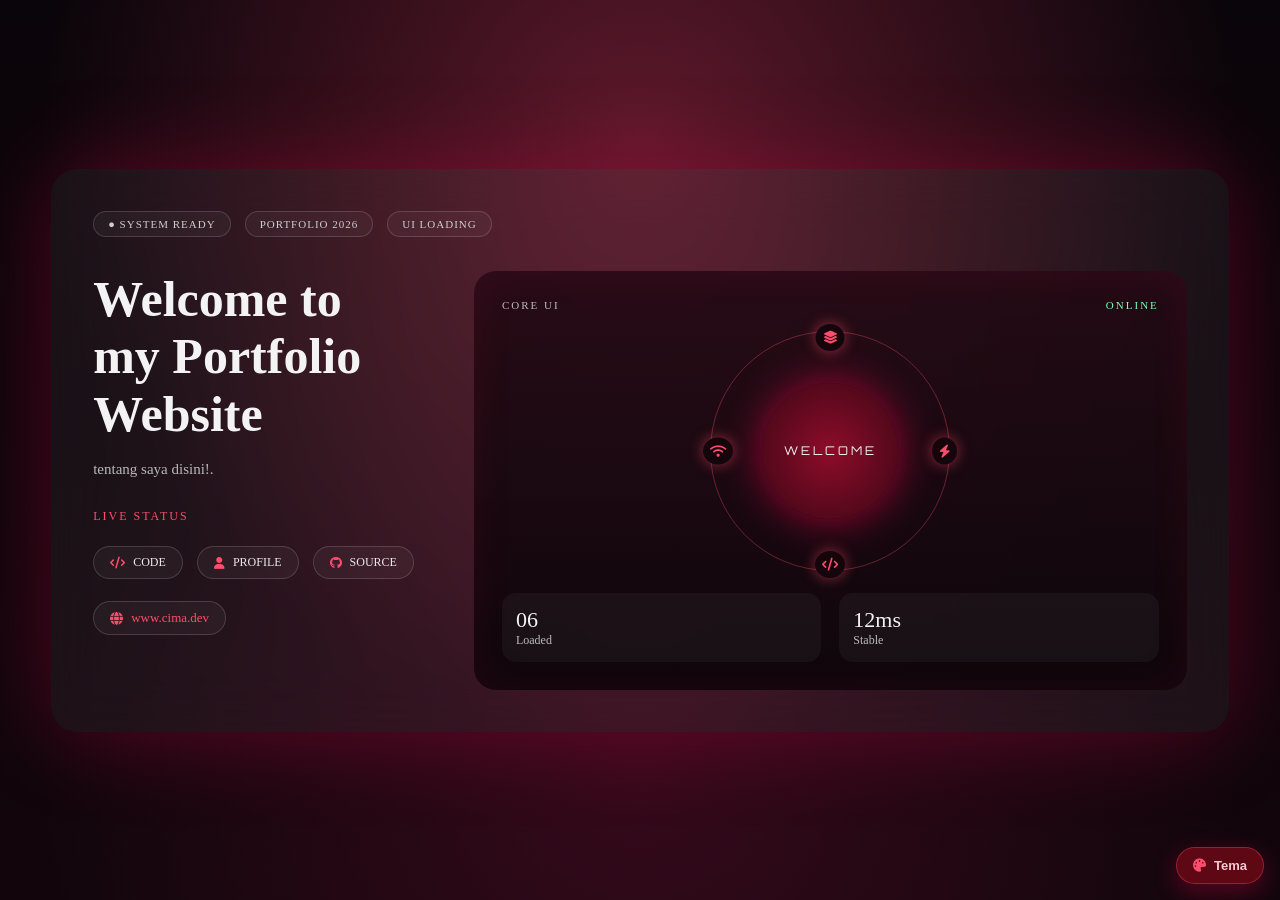
==== commit 7f0c4519: "Update index.html" ====
--- a/index.html
+++ b/index.html
@@ -6,6 +6,7 @@
 <title>cima codes</title>
 
 <link rel="stylesheet" href="style.css">
+<script src="theme-neo-brutalism.js"></script>
 <link rel="stylesheet" href="https://cdnjs.cloudflare.com/ajax/libs/font-awesome/6.5.0/css/all.min.css">
 
 <!-- Fonts similar to original -->
@@ -166,7 +167,7 @@
                 </div>
             </div>
           </div>
-          <img src="images/Risma.jpeg" alt="Rismatur Rahmi">
+          <img src="images/cima2.jpeg" alt="Rismatur Rahmi">
         </div>
     </section>
     <!-- fine home  -->
@@ -370,108 +371,127 @@
             <img src="images/microsoft.webp" alt="Microsoft">
             <img src="images/uniathena.jpeg" alt="UniAthena">
             <img src="images/hacktiv8.jpg" alt="Hacktiv8">
-        </div>
-    </div>
-
-    <div class="projects-container">
-
-        <div class="project-card">
-            <img src="images/basicpy.jpeg" alt="Basic Python Programming">
-            <h3>Basic Python Programming</h3>
-            <p>UniAthena 2026.</p>
-            <div class="skills">
-                <a href="#">Python</a>
-                <a href="#">Programming Logic</a>
-            </div>
-        </div>
-        <div class="project-card">
-            <img src="images/python1.jpeg" alt="Python Course">
-            <h3>Basic Python</h3>
-            <p>UniAthena 2026.</p>
-            <div class="skills">
-                <a href="#">Python</a>
-                <a href="#">Basic Programming</a>
-            </div>
-        </div>
-        <div class="project-card">
-            <img src="images/kamu.png" alt="Basic Python Programming">
-            <h3>Basic of Excel Spreadsheet and Workbook</h3>
-            </h3>
-            <p>UniAthena 2026.</p>
-            <div class="skills">
-                <a href="#">Excel</a>
-                <a href="#">Spreadsheet</a>
-            </div>
-        </div>
-
-       <div class="project-card">  
-    <img src="images/hactiv8.png" alt="Hacktiv8 Technical Workshop">  
-    <h3>Technical workshop and talkshow session about JavaScript</h3>
-    <p>Technical Workshop Hacktiv8.</p>  
-    <div class="skills">  
-        <a href="#">JavaScript</a>  
-        <a href="#">Web Development</a>  
-    </div>  
-</div>
-
-<div class="project-card">  
-    <img src="images/cimama2.png" alt="Hacktiv8 Technical Workshop">  
-    <h3>Technical Workshop & Talkshow: AI Engineering</h3>
-    <p>Technical Workshop Hacktiv8: AI Engineering.</p>  
-    <div class="skills">  
-        <a href="#">AI Engineering</a>  
-        <a href="#">Artificial Intelligence</a>  
-    </div>  
-</div>
-
-<div class="project-card">  
-    <img src="images/cimama1.png" alt="Hacktiv8 Technical Workshop AI in Business">  
-    <h3>Technical Workshop & Talkshow: AI in Business</h3>
-    <p>Technical Workshop Hacktiv8 tentang penerapan AI dalam bisnis.</p>  
-    <div class="skills">  
-        <a href="#">Artificial Intelligence</a>  
-        <a href="#">AI in Business</a>  
-    </div>  
-</div>
-
-        <div class="project-card">
-            <img src="images/AI Mini Camp - Rismatur Rahmi.jpg" alt="JavaScript Course">
-            <h3>AI Mini Camp led by Dicoding</h3>
-            <p>Kelas AI Dicoding Indonesia 2026.</p>
-            <div class="skills">
-                <a href="#">AI</a>
-                <a href="#">Produktivity</a>
-            </div>
-        </div>
-        <div class="project-card"> 
-    <img src="images/team.png" alt="Microsoft Elevate Training"> 
-    <h3>The Strategic Leader: Practical Methods for Building Great Teams</h3>
-    <p>Microsoft Elevate Training Center Skill Sprint.</p>
-    <div class="skills"> 
-        <a href="#">Leadership</a> 
-        <a href="#">Teamwork</a> 
-        <a href="#">Communication</a> 
-    </div> 
-</div>
-
- <div class="project-card"> 
-    <img src="images/koleksi 16.png" alt="Microsoft Elevate Training"> 
-    <h3>Menerapkan Data Science untuk Solusi Model AI</h3>
-<p>Microsoft Elevate Training Center Skill Sprint.</p>
-    <div class="skills"> 
-        <a href="#">Data Science</a> 
-        <a href="#">AI</a> 
-        <a href="#">Microsoft</a> 
-    </div> 
-</div>
-
-    </div>
-     <div class="cert-more-wrap">
+            <img src="images/revou.jfif" alt="Revou">
+        </div>
+    </div>
+
+<div class="projects-container">
+
+     <!-- RevoU: Intro to Software Engineering -->
+    <div class="project-card">
+        <img src="images/rvo.png" alt="RevoU Intro to Software Engineering Certificate">
+        <h3>Intro to Software Engineering — RevoU</h3>
+        <p>An introductory online course covering software engineering fundamentals and the software development process.</p>
+        <div class="skills">
+            <a href="#">Software Engineering</a>
+            <a href="#">Software Development</a>
+        </div>
+    </div>
+
+    <!-- AWS AI Academy 2026 -->
+<div class="project-card">
+    <img src="images/Sertifikat AWS AI Academy - Rismatur Rahmi .png" alt="AWS AI Academy 2026 Certificate">
+    <h3>AWS AI Academy 2026</h3>
+    <p>Successfully completed the Basic & Beginner training levels in the AWS AI Academy 2026 program, in collaboration with Dicoding.</p>
+    <div class="skills">
+        <a href="#">Artificial Intelligence</a>
+        <a href="#">AI Fundamentals</a>
+        <a href="#">AWS</a>
+    </div>
+</div>
+
+    <!-- Dicoding: AI Mini Camp -->
+    <div class="project-card">
+        <img src="images/AI Mini Camp - Rismatur Rahmi.jpg" alt="AI Mini Camp Completion Certificate">
+        <h3>AI Mini Camp — Dicoding</h3>
+        <p>Completed the AI Mini Camp program focused on artificial intelligence skills and digital productivity.</p>
+        <div class="skills">
+            <a href="#">Artificial Intelligence</a>
+            <a href="#">Digital Productivity</a>
+        </div>
+    </div>
+
+    <!-- Hacktiv8: JavaScript -->
+    <div class="project-card">
+        <img src="images/hactiv8.png" alt="Hacktiv8 JavaScript Workshop">
+        <h3>JavaScript Technical Workshop & Talkshow</h3>
+        <p>A technical workshop and talkshow introducing JavaScript and its applications in web development.</p>
+        <div class="skills">
+            <a href="#">JavaScript</a>
+            <a href="#">Web Development</a>
+        </div>
+    </div>
+
+    <!-- Hacktiv8: AI Engineering -->
+    <div class="project-card">
+        <img src="images/cimama2.png" alt="Hacktiv8 AI Engineering Workshop">
+        <h3>AI Engineering Workshop & Talkshow</h3>
+        <p>A technical workshop and talkshow exploring artificial intelligence and AI engineering.</p>
+        <div class="skills">
+            <a href="#">AI Engineering</a>
+            <a href="#">Artificial Intelligence</a>
+        </div>
+    </div>
+
+    <!-- Badan Ekraf Digital Talent -->
+    <div class="project-card">
+        <img src="images/BDT.png" alt="Badan Ekraf Digital Talent 2026 Certificate">
+        <h3>Badan Ekraf Digital Talent 2026</h3>
+        <p>Certificate of participation in the Badan Ekraf Digital Talent 2026 program organized by Indonesia's Ministry of Creative Economy.</p>
+        <div class="skills">
+            <a href="#">Digital Talent</a>
+            <a href="#">Creative Economy</a>
+        </div>
+    </div>
+
+    <!-- Microsoft Elevate -->
+    <div class="project-card">
+        <img src="images/koleksi 16.png" alt="Microsoft Elevate Data Science Training">
+        <h3>Applying Data Science to AI Model Solutions</h3>
+        <p>Microsoft Elevate Training Center Skill Sprint focused on applying data science to AI model solutions.</p>
+        <div class="skills">
+            <a href="#">Data Science</a>
+            <a href="#">Artificial Intelligence</a>
+            <a href="#">Microsoft</a>
+        </div>
+    </div>
+
+    <!-- UniAthena: Basic Python -->
+    <div class="project-card">
+        <img src="images/python1.jpeg" alt="Basic Python Certificate">
+        <h3>Python Fundamentals</h3>
+        <p>Foundational learning in Python syntax and basic programming concepts.</p>
+        <div class="skills">
+            <a href="#">Python</a>
+            <a href="#">Basic Programming</a>
+        </div>
+    </div>
+
+     <!-- UniAthena: Basic Python Programming -->
+    <div class="project-card">
+        <img src="images/basicpy.jpeg" alt="Basic Python Programming Certificate">
+        <h3>Basic Python Programming</h3>
+        <p>Introduction to Python programming concepts and fundamental programming logic.</p>
+        <div class="skills">
+            <a href="#">Python</a>
+            <a href="#">Programming Logic</a>
+        </div>
+    </div>
+
+</div>
+
+<div class="cert-more-wrap">
     <a href="sertifikat.html" class="cert-nav-btn">
-        <i class="fa-solid fa-images"></i> Lihat koleksi sertifikat Cima.
+        <i class="fa-solid fa-images"></i> View All Certificates
     </a>
 </div>
 
+ <div class="cert-more-wrap">
+            <a href="https://www.credly.com/users/rismatur-rahmi/badges/credly" target="_blank" rel="noopener" class="cert-nav-btn">
+                Lihat Akun Credly Saya <i class="fa-solid fa-award"></i>
+            </a>
+        </div>
+        
 </section>
 
     <!-- PROJECT SECTION -->
@@ -661,6 +681,34 @@
     </div>
 </div>
 
+<!-- Project: Sistem Informasi Inventaris Barang EOQ -->
+<div class="project-card">
+    <img src="images/EOQ.jpg" alt="Sistem Informasi Inventaris Barang EOQ">
+    <div class="project-content">
+        <h3>Sistem Informasi Inventaris Barang (EOQ)</h3>
+        <p>Web-based inventory management system built with Laravel, featuring stock monitoring, incoming and outgoing transaction tracking, and Economic Order Quantity (EOQ) analysis to optimize order quantities and minimize inventory costs.</p>
+
+        <div class="skills">
+            <a href="#">Laravel</a>
+            <a href="#">MySQL</a>
+            <a href="#">Economic Order Quantity (EOQ)</a>
+        </div>
+
+        <div class="btns">
+            <a href="#" target="_blank" class="btn">
+                <i class="fa-brands fa-github"></i> GitHub
+            </a>
+            <a href="#" target="_blank" class="btn">
+                <svg xmlns="http://www.w3.org/2000/svg" width="18" height="18" fill="currentColor" viewBox="0 0 24 24">
+                    <path d="M14 3h7v7h-2V6.41l-9.29 9.3-1.42-1.42 9.3-9.29H14V3z"/>
+                    <path d="M5 5h6v2H7v10h10v-4h2v6H5V5z"/>
+                </svg>
+                Live Demo
+            </a>
+        </div>
+    </div>
+</div>
+
         </div>
     </section>
 
